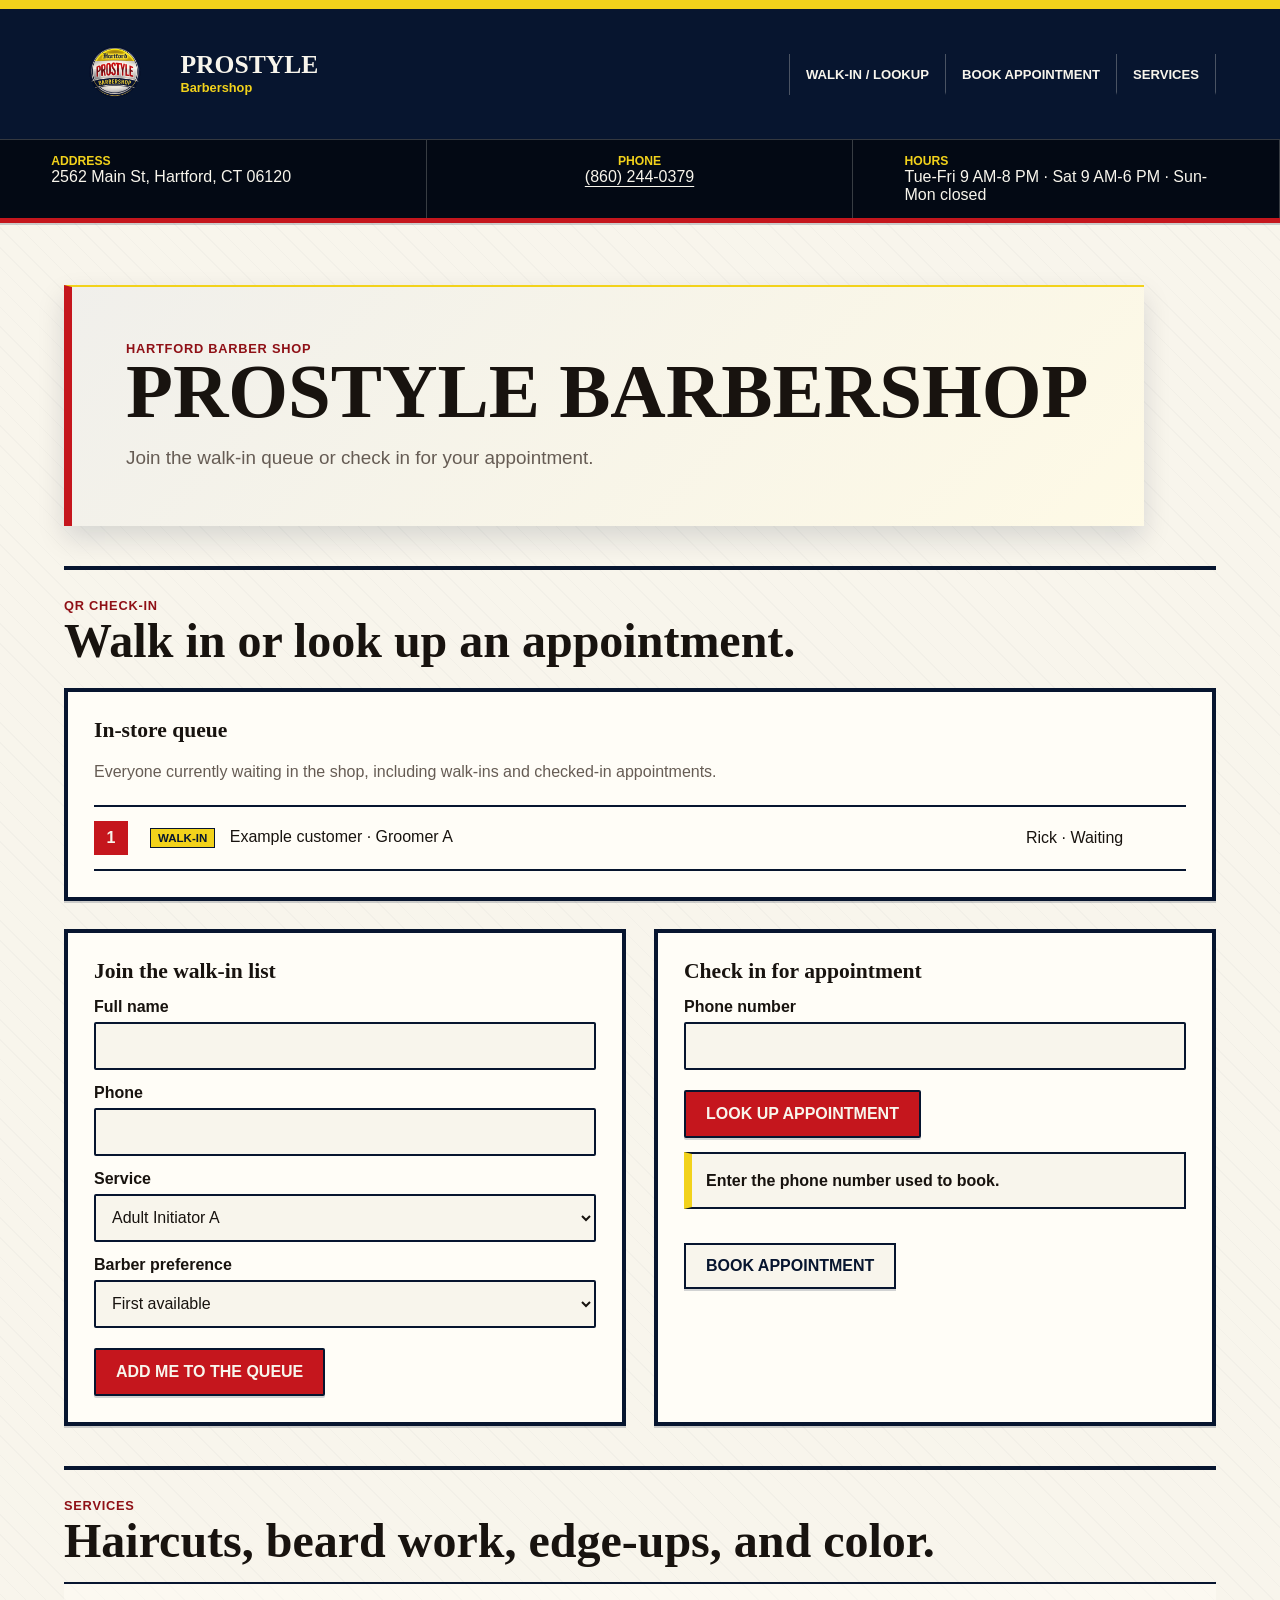
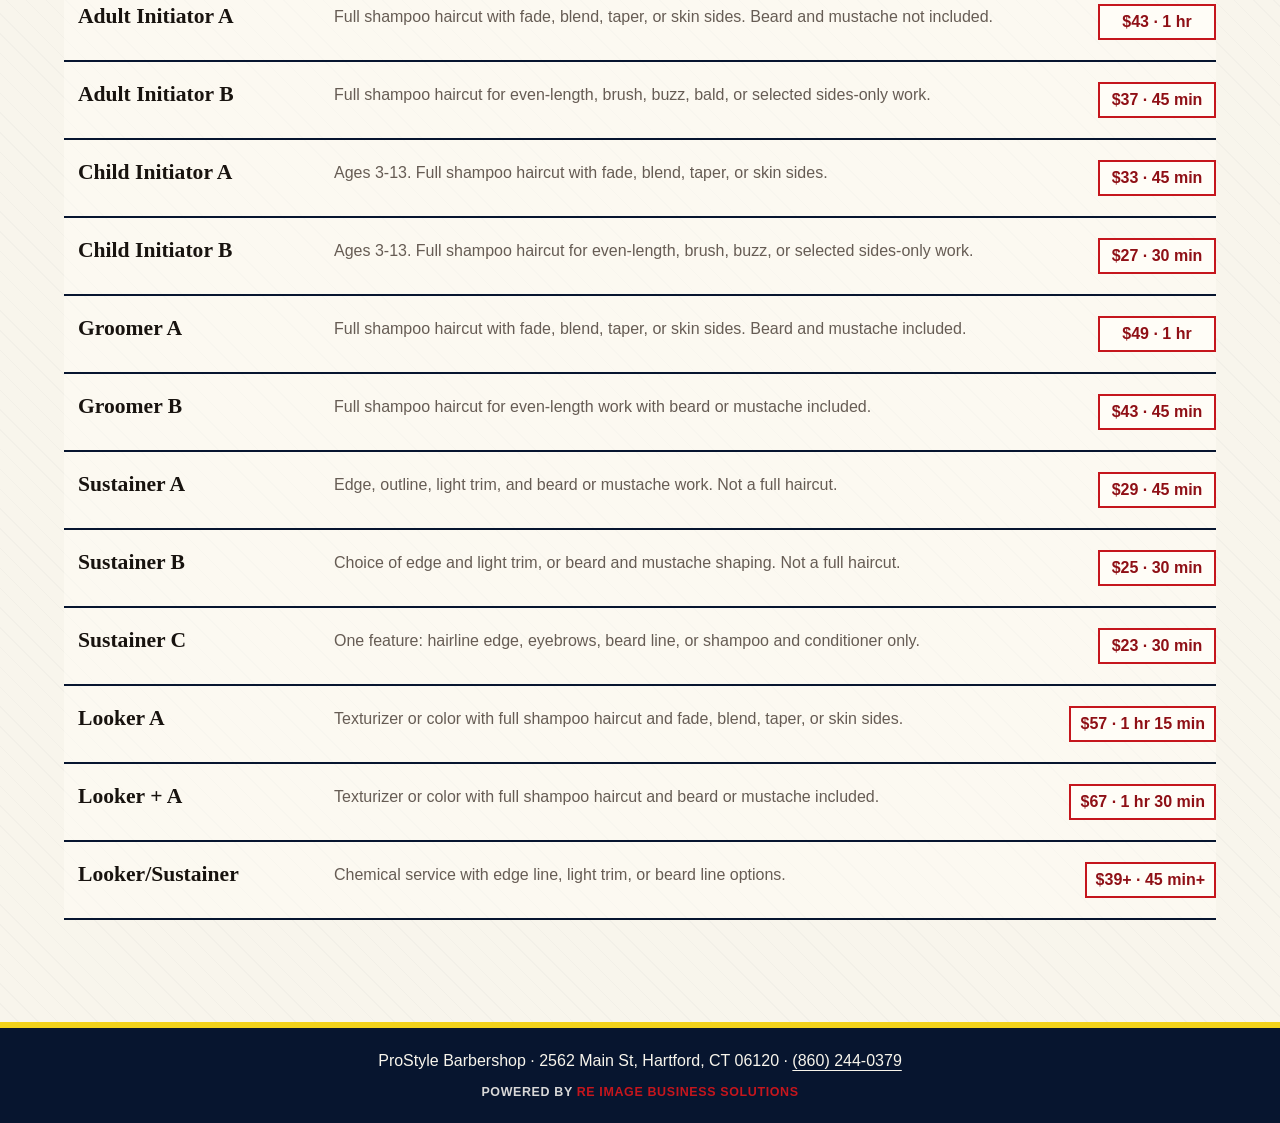
==== index.html @ e4a86580 "Add files via upload" ====
<!doctype html>
<html lang="en">
  <head>
    <meta charset="UTF-8" />
    <meta name="viewport" content="width=device-width, initial-scale=1.0" />
    <title>ProStyle Barbershop | Hartford</title>
    <meta name="description" content="ProStyle Barbershop in Hartford, CT. View services, join the walk-in queue, or look up an appointment." />
    <meta name="keywords" content="ProStyle Barbershop, Hartford barber, Main Street barber, walk-in barber Hartford, haircut appointment Hartford" />
    <meta property="og:title" content="ProStyle Barbershop" />
    <meta property="og:description" content="Walk-ins, appointment lookup, and barber services at 2562 Main St, Hartford, CT." />
    <meta property="og:type" content="website" />
    <meta property="og:image" content="./assets/logo.png" />
    <meta name="theme-color" content="#c5161d" />
    <link rel="icon" href="./assets/logo.png" />
    <script type="application/ld+json">
      {
        "@context": "https://schema.org",
        "@type": "Barbershop",
        "name": "ProStyle Barbershop",
        "image": "./assets/logo.png",
        "address": {
          "@type": "PostalAddress",
          "streetAddress": "2562 Main St",
          "addressLocality": "Hartford",
          "addressRegion": "CT",
          "postalCode": "06120"
        },
        "telephone": "+18602440379",
        "openingHoursSpecification": [
          { "@type": "OpeningHoursSpecification", "dayOfWeek": ["Tuesday", "Wednesday", "Thursday", "Friday"], "opens": "09:00", "closes": "20:00" },
          { "@type": "OpeningHoursSpecification", "dayOfWeek": "Saturday", "opens": "09:00", "closes": "18:00" }
        ],
        "priceRange": "$$"
      }
    </script>
    <link rel="stylesheet" href="./styles.css" />
  </head>
  <body>
    <header>
      <div class="masthead">
        <a class="brand" href="./index.html">
          <img src="./assets/logo.png" alt="ProStyle Barbershop logo" />
          <span>
            <strong>ProStyle</strong>
            <span>Barbershop</span>
          </span>
        </a>
        <nav aria-label="Main navigation">
          <a href="#checkin">Walk-In / Lookup</a>
          <a href="./appointment.html">Book Appointment</a>
          <a href="#menu">Services</a>
        </nav>
      </div>
      <div class="shop-line">
        <div><span>Address</span>2562 Main St, Hartford, CT 06120</div>
        <div><span>Phone</span><a href="tel:18602440379">(860) 244-0379</a></div>
        <div><span>Hours</span>Tue-Fri 9 AM-8 PM · Sat 9 AM-6 PM · Sun-Mon closed</div>
      </div>
    </header>

    <main>
      <section class="page-title">
        <div class="eyebrow">Hartford barber shop</div>
        <h1>ProStyle Barbershop</h1>
        <p>Join the walk-in queue or check in for your appointment.</p>
      </section>

      <section id="checkin" class="section">
        <div class="eyebrow">QR check-in</div>
        <h2>Walk in or look up an appointment.</h2>
        <section class="global-queue" id="queue" aria-live="polite">
          <div>
            <h3>In-store queue</h3>
            <p>Everyone currently waiting in the shop, including walk-ins and checked-in appointments.</p>
          </div>
          <div class="queue" id="global-queue">
            <div class="queue-row"><strong>1</strong><span>Example customer · Walk-in · Groomer A</span><span>Rick</span></div>
          </div>
        </section>
        <div class="checkin">
          <form class="box" id="walkin-form">
            <h3>Join the walk-in list</h3>
            <label for="walk-name">Full name</label>
            <input id="walk-name" name="name" autocomplete="name" required />

            <label for="walk-phone">Phone</label>
            <input id="walk-phone" name="phone" inputmode="tel" autocomplete="tel" required />

            <label for="walk-service">Service</label>
            <select id="walk-service" name="serviceId">
              <option value="adult-init-a">Adult Initiator A</option>
              <option value="adult-init-b">Adult Initiator B</option>
              <option value="groomer-a">Groomer A</option>
              <option value="groomer-b">Groomer B</option>
              <option value="sustainer-a">Sustainer A</option>
              <option value="sustainer-b">Sustainer B</option>
              <option value="looker-a">Looker A</option>
            </select>

            <label for="walk-barber">Barber preference</label>
            <select id="walk-barber" name="barberId">
              <option value="any">First available</option>
              <option value="rick">Rick</option>
              <option value="barber-2">Barber 2</option>
              <option value="barber-3">Barber 3</option>
            </select>

            <button type="submit">Add me to the queue</button>
          </form>

          <form class="box" id="lookup-form">
            <h3>Check in for appointment</h3>
            <label for="lookup-phone">Phone number</label>
            <input id="lookup-phone" name="phone" inputmode="tel" autocomplete="tel" required />
            <button type="submit">Look up appointment</button>
            <p class="message" id="lookup-result">Enter the phone number used to book.</p>
            <a class="button secondary" href="./appointment.html">Book appointment</a>
          </form>
        </div>
      </section>

      <section id="menu" class="section">
        <div class="eyebrow">Services</div>
        <h2>Haircuts, beard work, edge-ups, and color.</h2>
        <div class="menu-board">
          <article class="menu-item">
            <h3>Adult Initiator A</h3>
            <p>Full shampoo haircut with fade, blend, taper, or skin sides. Beard and mustache not included.</p>
            <strong class="price">$43 · 1 hr</strong>
          </article>
          <article class="menu-item">
            <h3>Adult Initiator B</h3>
            <p>Full shampoo haircut for even-length, brush, buzz, bald, or selected sides-only work.</p>
            <strong class="price">$37 · 45 min</strong>
          </article>
          <article class="menu-item">
            <h3>Child Initiator A</h3>
            <p>Ages 3-13. Full shampoo haircut with fade, blend, taper, or skin sides.</p>
            <strong class="price">$33 · 45 min</strong>
          </article>
          <article class="menu-item">
            <h3>Child Initiator B</h3>
            <p>Ages 3-13. Full shampoo haircut for even-length, brush, buzz, or selected sides-only work.</p>
            <strong class="price">$27 · 30 min</strong>
          </article>
          <article class="menu-item">
            <h3>Groomer A</h3>
            <p>Full shampoo haircut with fade, blend, taper, or skin sides. Beard and mustache included.</p>
            <strong class="price">$49 · 1 hr</strong>
          </article>
          <article class="menu-item">
            <h3>Groomer B</h3>
            <p>Full shampoo haircut for even-length work with beard or mustache included.</p>
            <strong class="price">$43 · 45 min</strong>
          </article>
          <article class="menu-item">
            <h3>Sustainer A</h3>
            <p>Edge, outline, light trim, and beard or mustache work. Not a full haircut.</p>
            <strong class="price">$29 · 45 min</strong>
          </article>
          <article class="menu-item">
            <h3>Sustainer B</h3>
            <p>Choice of edge and light trim, or beard and mustache shaping. Not a full haircut.</p>
            <strong class="price">$25 · 30 min</strong>
          </article>
          <article class="menu-item">
            <h3>Sustainer C</h3>
            <p>One feature: hairline edge, eyebrows, beard line, or shampoo and conditioner only.</p>
            <strong class="price">$23 · 30 min</strong>
          </article>
          <article class="menu-item">
            <h3>Looker A</h3>
            <p>Texturizer or color with full shampoo haircut and fade, blend, taper, or skin sides.</p>
            <strong class="price">$57 · 1 hr 15 min</strong>
          </article>
          <article class="menu-item">
            <h3>Looker + A</h3>
            <p>Texturizer or color with full shampoo haircut and beard or mustache included.</p>
            <strong class="price">$67 · 1 hr 30 min</strong>
          </article>
          <article class="menu-item">
            <h3>Looker/Sustainer</h3>
            <p>Chemical service with edge line, light trim, or beard line options.</p>
            <strong class="price">$39+ · 45 min+</strong>
          </article>
        </div>
      </section>
    </main>

    <footer>
      <p class="footer-line">ProStyle Barbershop · 2562 Main St, Hartford, CT 06120 · <a href="tel:18602440379">(860) 244-0379</a></p>
      <p class="powered-by">Powered by <a href="https://reimagebs.com">RE IMAGE BUSINESS SOLUTIONS</a></p>
    </footer>

    <script>
      const API_BASE = "http://127.0.0.1:8787/api";
      const serviceNames = {
        "adult-init-a": "Adult Initiator A",
        "adult-init-b": "Adult Initiator B",
        "child-init-a": "Child Initiator A",
        "child-init-b": "Child Initiator B",
        "groomer-a": "Groomer A",
        "groomer-b": "Groomer B",
        "sustainer-a": "Sustainer A",
        "sustainer-b": "Sustainer B",
        "sustainer-c": "Sustainer C",
        "looker-a": "Looker A",
        "looker-b": "Looker B",
        "looker-plus-a": "Looker + A",
        "looker-plus-b": "Looker + B",
        "looker-sustainer-a": "Looker+/Sustainer A",
        "looker-sustainer-b": "Looker/Sustainer B"
      };
      const barberNames = {
        any: "First available",
        rick: "Rick",
        "barber-2": "Barber 2",
        "barber-3": "Barber 3"
      };
      let queue = [{ name: "Example customer", serviceId: "groomer-a", barberId: "rick", status: "Waiting", type: "Walk-in", enteredAt: Date.now() }];

      function id(prefix) {
        return `${prefix}-${Date.now()}-${Math.random().toString(16).slice(2)}`;
      }

      function drawQueue() {
        const target = document.querySelector("#global-queue");
        if (!queue.length) {
          target.innerHTML = `<div class="queue-row"><span>No one is waiting right now.</span></div>`;
          return;
        }

        target.innerHTML = queue
          .map((item, index) => `<div class="queue-row">
            <strong>${index + 1}</strong>
            <span><b class="tag">${item.type}</b> ${item.name} · ${serviceNames[item.serviceId] || item.serviceId}</span>
            <span>${barberNames[item.barberId] || item.barberId} · ${item.status}</span>
          </div>`)
          .join("");
      }

      async function api(path, options) {
        const response = await fetch(`${API_BASE}${path}`, {
          headers: { "Content-Type": "application/json" },
          ...options
        });
        if (!response.ok) throw new Error(`API ${response.status}`);
        return response.json();
      }

      function combineQueue(state) {
        const walkins = (state.walkins || [])
          .filter((item) => item.status !== "Done")
          .map((item) => ({ ...item, type: "Walk-in", enteredAt: item.createdAt || 0 }));
        const appointments = (state.appointments || [])
          .filter((item) => ["Checked in", "In chair"].includes(item.status))
          .map((item) => ({ ...item, type: "Appointment", enteredAt: item.checkedInAt || item.createdAt || 0 }));
        return [...walkins, ...appointments].sort((a, b) => (a.enteredAt || 0) - (b.enteredAt || 0));
      }

      async function refreshQueue() {
        try {
          queue = combineQueue(await api("/state"));
        } catch {
          // Keep static preview queue when the backend is not running.
        }
        drawQueue();
      }

      document.querySelector("#walkin-form").addEventListener("submit", async (event) => {
        event.preventDefault();
        const form = new FormData(event.currentTarget);
        const walkin = {
          id: id("w"),
          name: form.get("name"),
          phone: form.get("phone"),
          serviceId: form.get("serviceId"),
          barberId: form.get("barberId"),
          status: "Waiting",
          createdAt: Date.now()
        };

        try {
          await api("/walkins", { method: "POST", body: JSON.stringify(walkin) });
          await refreshQueue();
        } catch {
          // Static fallback for opening the page without the admin backend running.
          queue.push({ ...walkin, type: "Walk-in", enteredAt: walkin.createdAt });
          drawQueue();
        }

        event.currentTarget.reset();
      });

      document.querySelector("#lookup-form").addEventListener("submit", async (event) => {
        event.preventDefault();
        const phone = new FormData(event.currentTarget).get("phone");
        const result = document.querySelector("#lookup-result");

        try {
          const appointments = await api(`/appointments/search?phone=${encodeURIComponent(phone)}`);
          if (!appointments.length) {
            result.textContent = "No appointment was found for that phone number.";
            return;
          }

          const appointment = appointments[0];
          await api(`/appointments/${appointment.id}/checkin`, { method: "PATCH" });
          result.textContent = `${appointment.name}, you are checked in for ${appointment.time}.`;
          await refreshQueue();
        } catch {
          result.textContent = "Start the admin backend to search appointments.";
        }
      });

      refreshQueue();
    </script>
  </body>
</html>
---- styles.css ----
:root {
  --navy: #07152f;
  --navy-dark: #030914;
  --red: #c5161d;
  --red-dark: #8f1016;
  --gold: #f2d21b;
  --cream: #f8f5ec;
  --cream-light: #fffdf7;
  --silver: #d8d8d8;
  --silver-dark: #767b83;
  --text: #18130f;
  --muted: #665c54;
  --line: #07152f;
  --line-soft: rgba(7, 21, 47, 0.2);
  --on-dark: #f8f5ec;
  --space-1: 6px;
  --space-2: 10px;
  --space-3: 14px;
  --space-4: 20px;
  --space-5: 28px;
  --space-6: 40px;
  --space-7: 58px;
  --radius: 2px;
  --border: 2px solid var(--line);
  --border-heavy: 4px solid var(--line);
  --shadow-sm: 0 2px 0 rgba(7, 21, 47, 0.18);
  --shadow: 0 12px 26px rgba(7, 21, 47, 0.14);
  --font-body: "Trebuchet MS", "Gill Sans", Arial, sans-serif;
  --font-display: Georgia, "Times New Roman", serif;
  font-family: var(--font-body);
}

* {
  box-sizing: border-box;
}

html {
  scroll-behavior: smooth;
}

body {
  margin: 0;
  background:
    repeating-linear-gradient(45deg, rgba(7, 21, 47, 0.025) 0 1px, transparent 1px 14px),
    var(--cream);
  color: var(--text);
}

a {
  color: inherit;
}

button,
input,
select,
textarea {
  font: inherit;
}

header {
  border-top: 9px solid var(--gold);
  border-bottom: 5px solid var(--red);
  background: var(--navy);
  color: var(--on-dark);
  box-shadow: var(--shadow-sm);
}

.masthead,
.appointment-header {
  display: flex;
  align-items: center;
  justify-content: space-between;
  gap: var(--space-5);
  padding: 14px clamp(16px, 5vw, 70px);
}

.brand {
  display: flex;
  align-items: center;
  gap: var(--space-3);
  color: inherit;
  text-decoration: none;
}

.brand img {
  width: clamp(76px, 8vw, 104px);
  height: clamp(76px, 8vw, 104px);
  object-fit: contain;
}

.brand strong,
h1,
h2,
h3 {
  margin: 0;
  font-family: var(--font-display);
  letter-spacing: 0;
}

.brand strong {
  display: block;
  color: var(--cream);
  font-size: clamp(1.25rem, 2vw, 1.85rem);
  line-height: 0.95;
  text-transform: uppercase;
}

.brand span span {
  display: block;
  color: var(--gold);
  font-size: clamp(0.76rem, 1vw, 0.95rem);
  font-weight: 900;
  line-height: 1.2;
  margin-top: 3px;
}

nav {
  display: flex;
  flex-wrap: wrap;
  justify-content: flex-end;
  gap: 0;
  border-left: 1px solid rgba(248, 245, 236, 0.28);
}

nav a {
  border-right: 1px solid rgba(248, 245, 236, 0.28);
  border-bottom: 3px solid transparent;
  padding: 13px 16px 10px;
  color: var(--cream);
  text-decoration: none;
  text-transform: uppercase;
  font-size: 0.82rem;
  font-weight: 900;
}

nav a:hover,
nav a:focus-visible {
  background: var(--red);
  border-bottom-color: var(--gold);
  color: var(--cream);
  outline: none;
}

.shop-line {
  display: flex;
  border-top: 1px solid rgba(248, 245, 236, 0.2);
  background: var(--navy-dark);
  color: var(--cream);
}

.shop-line div {
  flex: 1;
  padding: var(--space-3) clamp(16px, 4vw, 70px);
  border-right: 1px solid rgba(248, 245, 236, 0.22);
}

.shop-line div:nth-child(2) {
  text-align: center;
}

.shop-line span {
  display: block;
  color: var(--gold);
  font-size: 0.76rem;
  font-weight: 900;
  text-transform: uppercase;
}

.shop-line a,
footer a {
  color: var(--cream);
  text-decoration: underline;
  text-underline-offset: 4px;
}

main {
  padding: clamp(24px, 5vw, 62px) clamp(16px, 5vw, 70px);
}

.page-title {
  max-width: 1080px;
  margin-bottom: var(--space-6);
  border-left: 8px solid var(--red);
  border-top: 2px solid var(--gold);
  background:
    linear-gradient(135deg, rgba(7, 21, 47, 0.06), rgba(242, 210, 27, 0.08)),
    var(--cream-light);
  padding: clamp(24px, 5vw, 54px);
  box-shadow: var(--shadow);
}

.page-title p {
  max-width: 620px;
  margin: var(--space-3) 0 0;
  font-size: clamp(1rem, 1.5vw, 1.18rem);
}

.qr-landing {
  min-height: calc(100vh - 190px);
  display: flex;
  align-items: center;
}

.qr-panel {
  width: 100%;
  border-top: var(--border-heavy);
  border-bottom: var(--border-heavy);
  padding: clamp(28px, 6vw, 64px) 0;
}

.qr-actions {
  display: flex;
  flex-wrap: wrap;
  gap: var(--space-3);
  margin-top: var(--space-5);
}

.link-page {
  min-height: 100vh;
  background:
    repeating-linear-gradient(45deg, rgba(7, 21, 47, 0.025) 0 1px, transparent 1px 16px),
    var(--cream);
  color: var(--text);
}

.link-wrap {
  width: min(100%, 540px);
  margin: 0 auto;
  padding: clamp(50px, 9vh, 96px) 18px 42px;
  text-align: center;
  display: flex;
  flex-direction: column;
  align-items: center;
}

.link-logo {
  width: 168px;
  height: 168px;
  display: flex;
  align-items: center;
  justify-content: center;
  margin: 0 auto var(--space-5);
  background: var(--navy);
  border: 4px solid var(--gold);
  box-shadow: var(--shadow);
}

.link-logo img {
  width: 152px;
  height: 152px;
  object-fit: contain;
}

.link-title {
  margin: 0;
  color: var(--text);
  font-family: var(--font-display);
  font-size: clamp(3rem, 8vw, 5.1rem);
  line-height: 0.92;
  text-transform: uppercase;
}

.link-subtitle {
  margin: var(--space-2) 0 var(--space-5);
  color: var(--muted);
  font-size: 1.08rem;
  font-weight: 900;
}

.link-buttons {
  display: flex;
  flex-direction: column;
  align-items: stretch;
  gap: var(--space-3);
  width: min(100%, 420px);
  margin: 0 auto;
  border-left: 0;
}

.link-buttons .link-button {
  display: flex;
  align-items: center;
  justify-content: center;
  width: 100%;
  min-height: 58px;
  border: var(--border);
  background: var(--cream-light);
  color: var(--text);
  text-decoration: none;
  font-size: 1rem;
  font-weight: 900;
  text-transform: uppercase;
  padding: 12px 18px;
  box-shadow: var(--shadow-sm);
}

.link-buttons .link-button.primary {
  background: var(--red);
  color: var(--cream);
}

.link-buttons .link-button:hover,
.link-buttons .link-button:focus-visible {
  background: var(--navy);
  color: var(--cream);
  border-color: var(--navy);
  outline: none;
}

.link-meta {
  margin: var(--space-5) 0 0;
  color: var(--muted);
  font-weight: 900;
}

.link-powered {
  margin: var(--space-4) 0 0;
  color: var(--muted);
  font-weight: 900;
}

.link-powered a,
.powered-by a {
  color: var(--red);
  text-decoration: none;
  font-weight: 900;
}

.link-powered a:hover,
.powered-by a:hover {
  color: var(--gold);
}

.eyebrow {
  color: var(--red-dark);
  font-size: 0.8rem;
  font-weight: 900;
  letter-spacing: 0.06em;
  text-transform: uppercase;
}

h1 {
  color: var(--text);
  font-size: clamp(2.4rem, 6vw, 5.8rem);
  line-height: 0.94;
  text-transform: uppercase;
}

h2 {
  color: var(--text);
  font-size: clamp(1.7rem, 4vw, 3rem);
  margin-bottom: var(--space-3);
}

h3 {
  color: var(--text);
  font-size: 1.35rem;
}

p {
  color: var(--muted);
  line-height: 1.58;
}

.section {
  border-top: var(--border-heavy);
  padding: var(--space-5) 0 var(--space-6);
}

.menu-board {
  border-top: var(--border);
  background: rgba(255, 253, 247, 0.45);
}

.menu-item {
  display: grid;
  grid-template-columns: minmax(190px, 250px) minmax(0, 1fr) minmax(112px, auto);
  align-items: start;
  gap: var(--space-4);
  border-bottom: var(--border);
  padding: var(--space-4) 0;
}

.menu-item h3 {
  padding-left: var(--space-3);
}

.menu-item p {
  margin: 0;
}

.price {
  justify-self: end;
  min-width: 118px;
  border: 2px solid var(--red);
  background: var(--cream-light);
  color: var(--red-dark);
  font-weight: 900;
  text-align: center;
  padding: 7px 9px;
}

.checkin,
.booking {
  display: flex;
  flex-wrap: wrap;
  gap: var(--space-5);
}

.global-queue {
  border: var(--border-heavy);
  background: var(--cream-light);
  padding: clamp(18px, 3vw, 26px);
  margin: var(--space-4) 0 var(--space-5);
  box-shadow: var(--shadow-sm);
}

.global-queue h3,
.global-queue p {
  margin-bottom: var(--space-2);
}

.booking {
  margin-top: var(--space-5);
}

.box {
  flex: 1 1 360px;
  border: var(--border-heavy);
  background: var(--cream-light);
  padding: clamp(18px, 3vw, 26px);
  box-shadow: var(--shadow-sm);
}

label {
  display: block;
  margin: var(--space-3) 0 var(--space-1);
  color: var(--text);
  font-weight: 900;
}

input,
select,
textarea,
button {
  width: 100%;
  min-height: 48px;
  border: var(--border);
  border-radius: var(--radius);
  background: var(--cream);
  color: var(--text);
  padding: 11px 12px;
}

input:focus,
select:focus,
textarea:focus,
button:focus-visible,
.button:focus-visible {
  border-color: var(--red);
  outline: 3px solid rgba(242, 210, 27, 0.55);
  outline-offset: 2px;
}

textarea {
  min-height: 96px;
  resize: vertical;
}

button,
.button {
  display: inline-flex;
  align-items: center;
  justify-content: center;
  width: auto;
  margin-top: var(--space-4);
  background: var(--red);
  color: var(--cream);
  border: var(--border);
  padding: 12px 20px;
  text-decoration: none;
  text-transform: uppercase;
  font-weight: 900;
  cursor: pointer;
  box-shadow: var(--shadow-sm);
}

button:hover,
.button:hover {
  background: var(--navy);
  color: var(--cream);
  border-color: var(--navy);
}

.button.secondary {
  background: var(--cream);
  color: var(--navy);
  border-color: var(--navy);
}

.button.secondary:hover {
  background: var(--red-dark);
  color: var(--cream);
  border-color: var(--red-dark);
}

.queue {
  margin-top: var(--space-4);
  border-top: var(--border);
}

.queue-row {
  display: grid;
  grid-template-columns: 42px minmax(0, 1fr) minmax(160px, auto);
  align-items: center;
  gap: var(--space-3);
  border-bottom: var(--border);
  padding: var(--space-3) 0;
}

.queue-row strong:first-child {
  display: inline-flex;
  align-items: center;
  justify-content: center;
  width: 34px;
  height: 34px;
  background: var(--red);
  color: var(--cream);
}

.tag {
  display: inline-block;
  margin-right: var(--space-2);
  border: 1px solid var(--line);
  background: var(--gold);
  color: var(--navy);
  padding: 3px 7px;
  text-transform: uppercase;
  font-size: 0.72rem;
  font-weight: 900;
}

.calendar,
.times {
  display: grid;
  grid-template-columns: repeat(auto-fit, minmax(120px, 1fr));
  gap: var(--space-2);
  margin: var(--space-3) 0 var(--space-4);
}

.day,
.time {
  margin: 0;
  min-height: 54px;
  background: var(--cream);
  color: var(--navy);
  font-weight: 900;
  text-transform: uppercase;
}

.day {
  min-height: 76px;
}

.day small {
  display: block;
  margin-top: var(--space-1);
  color: var(--muted);
  font-size: 0.78rem;
}

.day[disabled] {
  opacity: 0.46;
  cursor: not-allowed;
}

.day[disabled]:hover {
  background: var(--cream);
  color: var(--navy);
  border-color: var(--line);
}

.active {
  background: var(--red);
  color: var(--cream);
}

.active small {
  color: var(--cream);
}

.notice,
.message {
  border: var(--border);
  border-left: 8px solid var(--gold);
  background: var(--cream);
  padding: var(--space-3);
  margin: var(--space-3) 0;
  color: var(--text);
  font-weight: 900;
}

footer {
  background: var(--navy);
  color: var(--cream);
  border-top: 6px solid var(--gold);
  padding: var(--space-4) clamp(16px, 5vw, 70px);
  text-align: center;
}

.footer-line {
  margin: 0 0 var(--space-2);
  color: var(--cream);
}

.powered-by {
  margin: 0;
  color: var(--silver);
  font-size: 0.78rem;
  font-weight: 900;
  letter-spacing: 0.05em;
  text-transform: uppercase;
}

@media (max-width: 860px) {
  .masthead,
  .appointment-header {
    display: block;
  }

  .brand {
    justify-content: center;
    text-align: left;
  }

  nav {
    margin-top: var(--space-3);
    border-left: 0;
  }

  nav a {
    flex: 1 1 33%;
    border: var(--border);
    border-color: rgba(248, 245, 236, 0.35);
    text-align: center;
  }

  .shop-line {
    display: block;
  }

  .shop-line div,
  .shop-line div:nth-child(2) {
    border-right: 0;
    border-bottom: 1px solid rgba(248, 245, 236, 0.22);
    text-align: left;
  }

  .page-title {
    padding: var(--space-5);
  }

  .menu-item {
    grid-template-columns: 1fr;
    gap: var(--space-2);
  }

  .menu-item h3 {
    padding-left: 0;
  }

  .price {
    justify-self: start;
  }

  button,
  .button {
    width: 100%;
  }

  .qr-actions {
    display: block;
  }

  .queue-row {
    grid-template-columns: 36px minmax(0, 1fr);
  }

  .queue-row span:last-child {
    grid-column: 2;
  }
}

@media (max-width: 540px) {
  main {
    padding: 22px 14px;
  }

  .masthead,
  .appointment-header {
    padding-inline: 14px;
  }

  .brand img {
    width: 74px;
    height: 74px;
  }

  .brand strong {
    font-size: 1.18rem;
  }

  nav a {
    flex-basis: 100%;
    padding: 12px;
  }

  h1 {
    font-size: 2.35rem;
  }

  h2 {
    font-size: 1.65rem;
  }

  .page-title,
  .box,
  .global-queue {
    padding: 16px;
  }

  .calendar,
  .times {
    grid-template-columns: 1fr;
  }

  .link-wrap {
    padding-top: 42px;
  }

  .link-logo {
    width: 138px;
    height: 138px;
  }

  .link-logo img {
    width: 126px;
    height: 126px;
  }

  .link-buttons {
    width: 100%;
  }

  .link-buttons .link-button {
    min-height: 56px;
  }
}
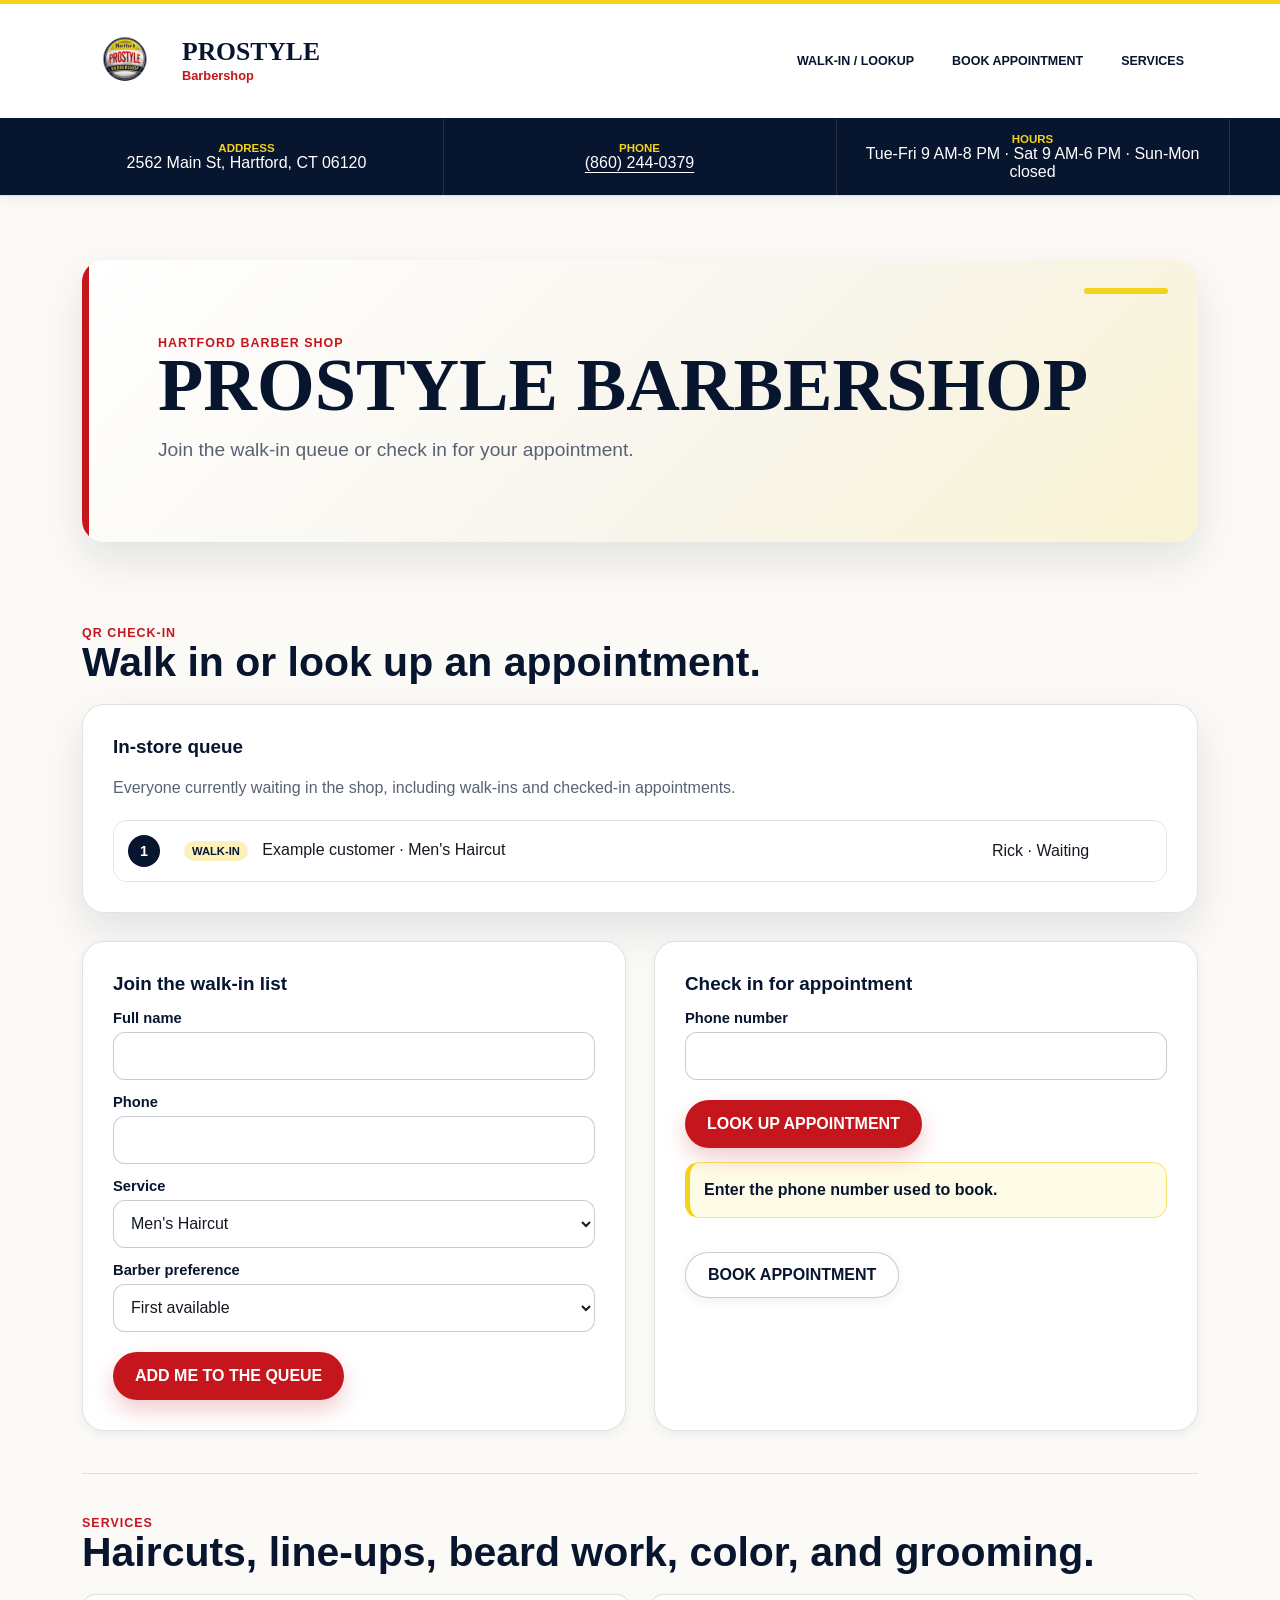
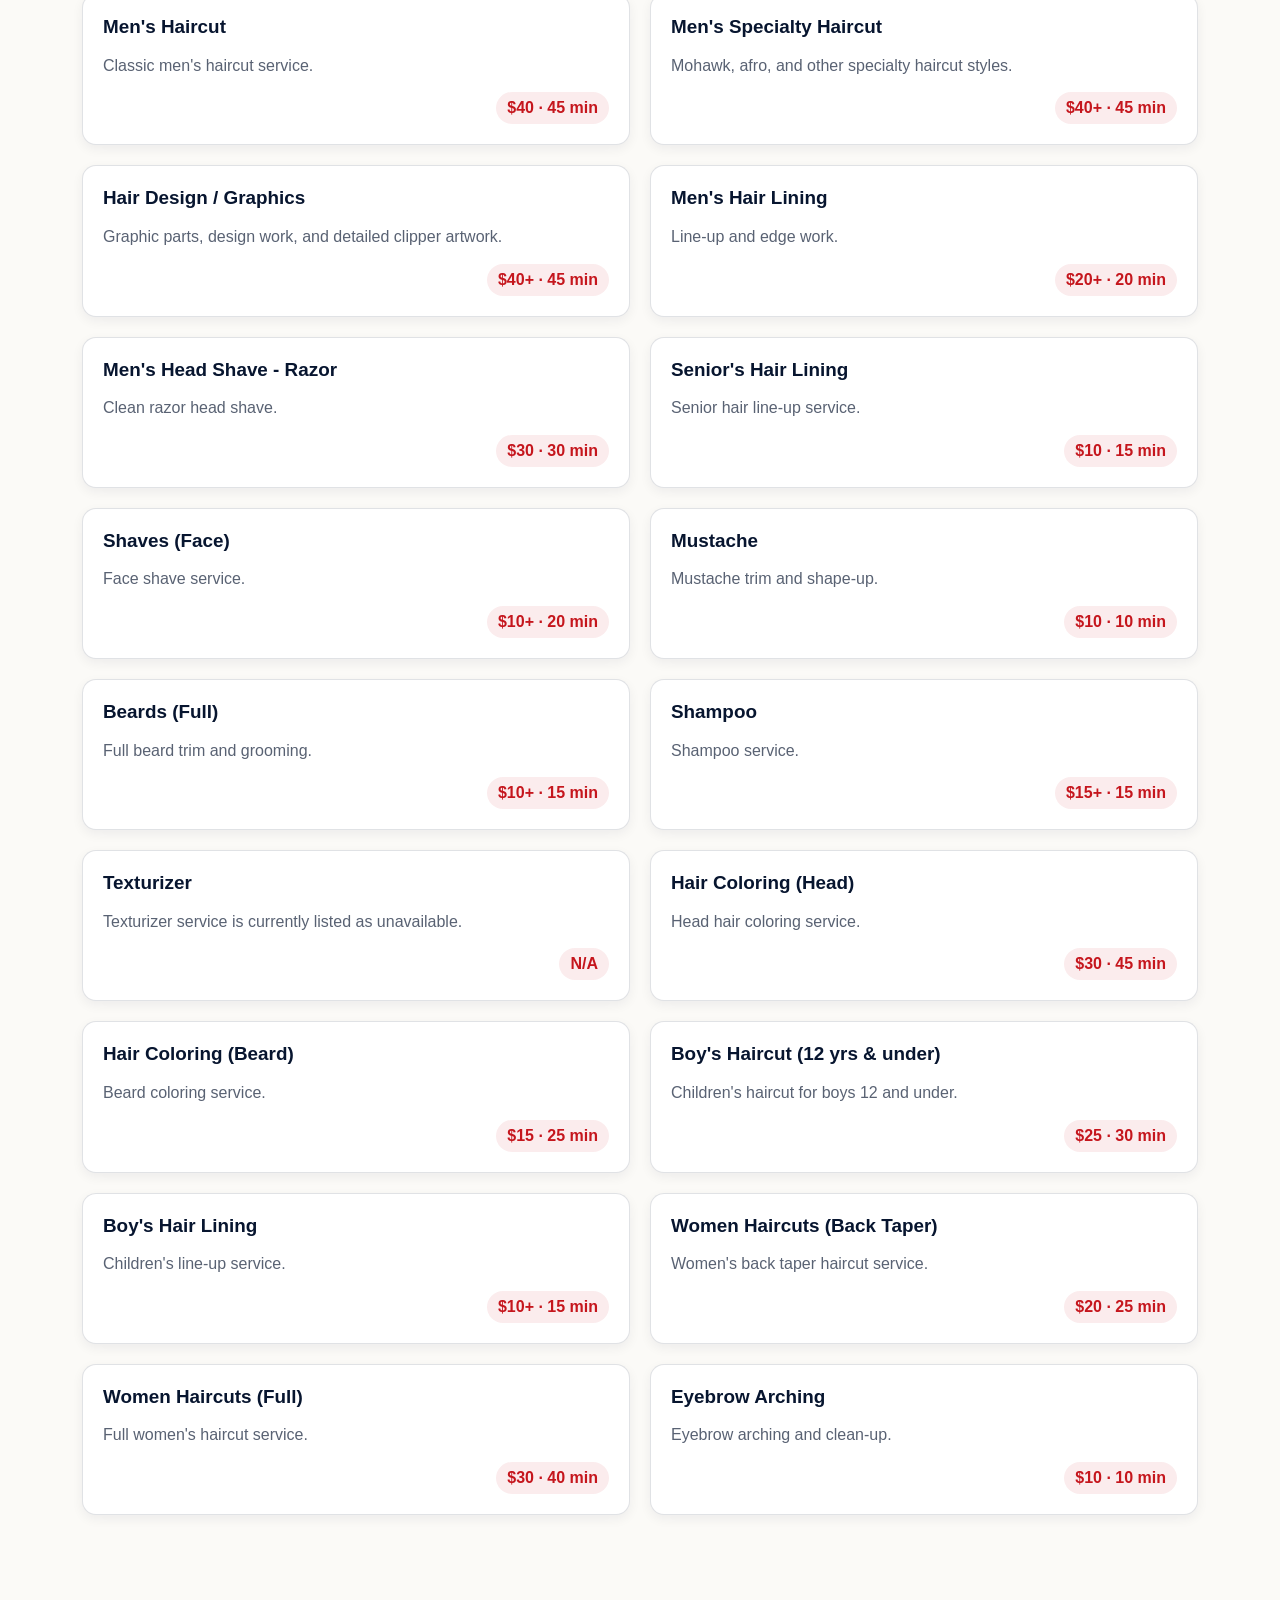
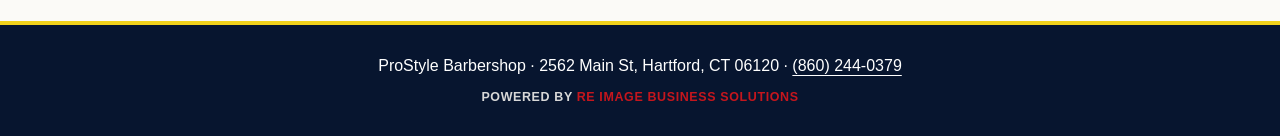
==== commit 66cf1373: "Add files via upload" ====
--- a/index.html
+++ b/index.html
@@ -74,7 +74,7 @@
             <p>Everyone currently waiting in the shop, including walk-ins and checked-in appointments.</p>
           </div>
           <div class="queue" id="global-queue">
-            <div class="queue-row"><strong>1</strong><span>Example customer · Walk-in · Groomer A</span><span>Rick</span></div>
+            <div class="queue-row"><strong>1</strong><span>Example customer · Walk-in · Men's Haircut</span><span>Rick</span></div>
           </div>
         </section>
         <div class="checkin">
@@ -88,13 +88,23 @@
 
             <label for="walk-service">Service</label>
             <select id="walk-service" name="serviceId">
-              <option value="adult-init-a">Adult Initiator A</option>
-              <option value="adult-init-b">Adult Initiator B</option>
-              <option value="groomer-a">Groomer A</option>
-              <option value="groomer-b">Groomer B</option>
-              <option value="sustainer-a">Sustainer A</option>
-              <option value="sustainer-b">Sustainer B</option>
-              <option value="looker-a">Looker A</option>
+              <option value="mens-haircut">Men's Haircut</option>
+              <option value="mens-specialty">Men's Specialty Haircut</option>
+              <option value="hair-design">Hair Design / Graphics</option>
+              <option value="mens-lining">Men's Hair Lining</option>
+              <option value="head-shave-razor">Men's Head Shave - Razor</option>
+              <option value="senior-lining">Senior's Hair Lining</option>
+              <option value="face-shave">Shaves (Face)</option>
+              <option value="mustache">Mustache</option>
+              <option value="beard-full">Beards (Full)</option>
+              <option value="shampoo">Shampoo</option>
+              <option value="hair-color-head">Hair Coloring (Head)</option>
+              <option value="hair-color-beard">Hair Coloring (Beard)</option>
+              <option value="boys-haircut">Boy's Haircut (12 yrs & under)</option>
+              <option value="boys-lining">Boy's Hair Lining</option>
+              <option value="women-back-taper">Women Haircuts (Back Taper)</option>
+              <option value="women-full">Women Haircuts (Full)</option>
+              <option value="eyebrow-arching">Eyebrow Arching</option>
             </select>
 
             <label for="walk-barber">Barber preference</label>
@@ -121,67 +131,97 @@
 
       <section id="menu" class="section">
         <div class="eyebrow">Services</div>
-        <h2>Haircuts, beard work, edge-ups, and color.</h2>
+        <h2>Haircuts, line-ups, beard work, color, and grooming.</h2>
         <div class="menu-board">
           <article class="menu-item">
-            <h3>Adult Initiator A</h3>
-            <p>Full shampoo haircut with fade, blend, taper, or skin sides. Beard and mustache not included.</p>
-            <strong class="price">$43 · 1 hr</strong>
-          </article>
-          <article class="menu-item">
-            <h3>Adult Initiator B</h3>
-            <p>Full shampoo haircut for even-length, brush, buzz, bald, or selected sides-only work.</p>
-            <strong class="price">$37 · 45 min</strong>
-          </article>
-          <article class="menu-item">
-            <h3>Child Initiator A</h3>
-            <p>Ages 3-13. Full shampoo haircut with fade, blend, taper, or skin sides.</p>
-            <strong class="price">$33 · 45 min</strong>
-          </article>
-          <article class="menu-item">
-            <h3>Child Initiator B</h3>
-            <p>Ages 3-13. Full shampoo haircut for even-length, brush, buzz, or selected sides-only work.</p>
-            <strong class="price">$27 · 30 min</strong>
-          </article>
-          <article class="menu-item">
-            <h3>Groomer A</h3>
-            <p>Full shampoo haircut with fade, blend, taper, or skin sides. Beard and mustache included.</p>
-            <strong class="price">$49 · 1 hr</strong>
-          </article>
-          <article class="menu-item">
-            <h3>Groomer B</h3>
-            <p>Full shampoo haircut for even-length work with beard or mustache included.</p>
-            <strong class="price">$43 · 45 min</strong>
-          </article>
-          <article class="menu-item">
-            <h3>Sustainer A</h3>
-            <p>Edge, outline, light trim, and beard or mustache work. Not a full haircut.</p>
-            <strong class="price">$29 · 45 min</strong>
-          </article>
-          <article class="menu-item">
-            <h3>Sustainer B</h3>
-            <p>Choice of edge and light trim, or beard and mustache shaping. Not a full haircut.</p>
+            <h3>Men's Haircut</h3>
+            <p>Classic men's haircut service.</p>
+            <strong class="price">$40 · 45 min</strong>
+          </article>
+          <article class="menu-item">
+            <h3>Men's Specialty Haircut</h3>
+            <p>Mohawk, afro, and other specialty haircut styles.</p>
+            <strong class="price">$40+ · 45 min</strong>
+          </article>
+          <article class="menu-item">
+            <h3>Hair Design / Graphics</h3>
+            <p>Graphic parts, design work, and detailed clipper artwork.</p>
+            <strong class="price">$40+ · 45 min</strong>
+          </article>
+          <article class="menu-item">
+            <h3>Men's Hair Lining</h3>
+            <p>Line-up and edge work.</p>
+            <strong class="price">$20+ · 20 min</strong>
+          </article>
+          <article class="menu-item">
+            <h3>Men's Head Shave - Razor</h3>
+            <p>Clean razor head shave.</p>
+            <strong class="price">$30 · 30 min</strong>
+          </article>
+          <article class="menu-item">
+            <h3>Senior's Hair Lining</h3>
+            <p>Senior hair line-up service.</p>
+            <strong class="price">$10 · 15 min</strong>
+          </article>
+          <article class="menu-item">
+            <h3>Shaves (Face)</h3>
+            <p>Face shave service.</p>
+            <strong class="price">$10+ · 20 min</strong>
+          </article>
+          <article class="menu-item">
+            <h3>Mustache</h3>
+            <p>Mustache trim and shape-up.</p>
+            <strong class="price">$10 · 10 min</strong>
+          </article>
+          <article class="menu-item">
+            <h3>Beards (Full)</h3>
+            <p>Full beard trim and grooming.</p>
+            <strong class="price">$10+ · 15 min</strong>
+          </article>
+          <article class="menu-item">
+            <h3>Shampoo</h3>
+            <p>Shampoo service.</p>
+            <strong class="price">$15+ · 15 min</strong>
+          </article>
+          <article class="menu-item">
+            <h3>Texturizer</h3>
+            <p>Texturizer service is currently listed as unavailable.</p>
+            <strong class="price">N/A</strong>
+          </article>
+          <article class="menu-item">
+            <h3>Hair Coloring (Head)</h3>
+            <p>Head hair coloring service.</p>
+            <strong class="price">$30 · 45 min</strong>
+          </article>
+          <article class="menu-item">
+            <h3>Hair Coloring (Beard)</h3>
+            <p>Beard coloring service.</p>
+            <strong class="price">$15 · 25 min</strong>
+          </article>
+          <article class="menu-item">
+            <h3>Boy's Haircut (12 yrs & under)</h3>
+            <p>Children's haircut for boys 12 and under.</p>
             <strong class="price">$25 · 30 min</strong>
           </article>
           <article class="menu-item">
-            <h3>Sustainer C</h3>
-            <p>One feature: hairline edge, eyebrows, beard line, or shampoo and conditioner only.</p>
-            <strong class="price">$23 · 30 min</strong>
-          </article>
-          <article class="menu-item">
-            <h3>Looker A</h3>
-            <p>Texturizer or color with full shampoo haircut and fade, blend, taper, or skin sides.</p>
-            <strong class="price">$57 · 1 hr 15 min</strong>
-          </article>
-          <article class="menu-item">
-            <h3>Looker + A</h3>
-            <p>Texturizer or color with full shampoo haircut and beard or mustache included.</p>
-            <strong class="price">$67 · 1 hr 30 min</strong>
-          </article>
-          <article class="menu-item">
-            <h3>Looker/Sustainer</h3>
-            <p>Chemical service with edge line, light trim, or beard line options.</p>
-            <strong class="price">$39+ · 45 min+</strong>
+            <h3>Boy's Hair Lining</h3>
+            <p>Children's line-up service.</p>
+            <strong class="price">$10+ · 15 min</strong>
+          </article>
+          <article class="menu-item">
+            <h3>Women Haircuts (Back Taper)</h3>
+            <p>Women's back taper haircut service.</p>
+            <strong class="price">$20 · 25 min</strong>
+          </article>
+          <article class="menu-item">
+            <h3>Women Haircuts (Full)</h3>
+            <p>Full women's haircut service.</p>
+            <strong class="price">$30 · 40 min</strong>
+          </article>
+          <article class="menu-item">
+            <h3>Eyebrow Arching</h3>
+            <p>Eyebrow arching and clean-up.</p>
+            <strong class="price">$10 · 10 min</strong>
           </article>
         </div>
       </section>
@@ -195,21 +235,26 @@
     <script>
       const API_BASE = "http://127.0.0.1:8787/api";
       const serviceNames = {
-        "adult-init-a": "Adult Initiator A",
-        "adult-init-b": "Adult Initiator B",
-        "child-init-a": "Child Initiator A",
-        "child-init-b": "Child Initiator B",
-        "groomer-a": "Groomer A",
-        "groomer-b": "Groomer B",
-        "sustainer-a": "Sustainer A",
-        "sustainer-b": "Sustainer B",
-        "sustainer-c": "Sustainer C",
-        "looker-a": "Looker A",
-        "looker-b": "Looker B",
-        "looker-plus-a": "Looker + A",
-        "looker-plus-b": "Looker + B",
-        "looker-sustainer-a": "Looker+/Sustainer A",
-        "looker-sustainer-b": "Looker/Sustainer B"
+        "mens-haircut": "Men's Haircut",
+        "mens-specialty": "Men's Specialty Haircut",
+        "hair-design": "Hair Design / Graphics",
+        "mens-lining": "Men's Hair Lining",
+        "head-shave-razor": "Men's Head Shave - Razor",
+        "senior-lining": "Senior's Hair Lining",
+        "face-shave": "Shaves (Face)",
+        "mustache": "Mustache",
+        "beard-full": "Beards (Full)",
+        "shampoo": "Shampoo",
+        "texturizer": "Texturizer",
+        "hair-color-head": "Hair Coloring (Head)",
+        "hair-color-beard": "Hair Coloring (Beard)",
+        "boys-haircut": "Boy's Haircut (12 yrs & under)",
+        "boys-lining": "Boy's Hair Lining",
+        "women-back-taper": "Women Haircuts (Back Taper)",
+        "women-full": "Women Haircuts (Full)",
+        "eyebrow-arching": "Eyebrow Arching",
+        "adult-init-a": "Men's Haircut",
+        "groomer-b": "Men's Haircut"
       };
       const barberNames = {
         any: "First available",
@@ -217,7 +262,7 @@
         "barber-2": "Barber 2",
         "barber-3": "Barber 3"
       };
-      let queue = [{ name: "Example customer", serviceId: "groomer-a", barberId: "rick", status: "Waiting", type: "Walk-in", enteredAt: Date.now() }];
+      let queue = [{ name: "Example customer", serviceId: "mens-haircut", barberId: "rick", status: "Waiting", type: "Walk-in", enteredAt: Date.now() }];
 
       function id(prefix) {
         return `${prefix}-${Date.now()}-${Math.random().toString(16).slice(2)}`;
--- a/styles.css
+++ b/styles.css
@@ -1,31 +1,34 @@
 :root {
   --navy: #07152f;
-  --navy-dark: #030914;
+  --navy-2: #0c2148;
   --red: #c5161d;
-  --red-dark: #8f1016;
+  --red-dark: #961016;
   --gold: #f2d21b;
   --cream: #f8f5ec;
-  --cream-light: #fffdf7;
+  --white: #ffffff;
   --silver: #d8d8d8;
-  --silver-dark: #767b83;
-  --text: #18130f;
-  --muted: #665c54;
-  --line: #07152f;
-  --line-soft: rgba(7, 21, 47, 0.2);
-  --on-dark: #f8f5ec;
+  --gray-50: #fbfaf7;
+  --gray-100: #f2f0ea;
+  --gray-200: #e7e4dc;
+  --gray-500: #69717c;
+  --text: #141a23;
+  --muted: #596273;
+  --line: rgba(7, 21, 47, 0.12);
+  --line-strong: rgba(7, 21, 47, 0.22);
   --space-1: 6px;
   --space-2: 10px;
   --space-3: 14px;
   --space-4: 20px;
   --space-5: 28px;
-  --space-6: 40px;
-  --space-7: 58px;
-  --radius: 2px;
-  --border: 2px solid var(--line);
-  --border-heavy: 4px solid var(--line);
-  --shadow-sm: 0 2px 0 rgba(7, 21, 47, 0.18);
-  --shadow: 0 12px 26px rgba(7, 21, 47, 0.14);
-  --font-body: "Trebuchet MS", "Gill Sans", Arial, sans-serif;
+  --space-6: 42px;
+  --space-7: 64px;
+  --radius-sm: 8px;
+  --radius: 14px;
+  --radius-lg: 22px;
+  --shadow-sm: 0 4px 12px rgba(7, 21, 47, 0.06);
+  --shadow: 0 18px 42px rgba(7, 21, 47, 0.1);
+  --shadow-strong: 0 24px 60px rgba(7, 21, 47, 0.14);
+  --font-body: Inter, "Trebuchet MS", Arial, sans-serif;
   --font-display: Georgia, "Times New Roman", serif;
   font-family: var(--font-body);
 }
@@ -40,9 +43,7 @@
 
 body {
   margin: 0;
-  background:
-    repeating-linear-gradient(45deg, rgba(7, 21, 47, 0.025) 0 1px, transparent 1px 14px),
-    var(--cream);
+  background: var(--gray-50);
   color: var(--text);
 }
 
@@ -58,11 +59,14 @@
 }
 
 header {
-  border-top: 9px solid var(--gold);
-  border-bottom: 5px solid var(--red);
-  background: var(--navy);
-  color: var(--on-dark);
+  position: sticky;
+  top: 0;
+  z-index: 10;
+  background: rgba(255, 255, 255, 0.96);
+  border-top: 4px solid var(--gold);
+  border-bottom: 1px solid var(--line);
   box-shadow: var(--shadow-sm);
+  backdrop-filter: blur(12px);
 }
 
 .masthead,
@@ -71,20 +75,22 @@
   align-items: center;
   justify-content: space-between;
   gap: var(--space-5);
-  padding: 14px clamp(16px, 5vw, 70px);
+  max-width: 1180px;
+  margin: 0 auto;
+  padding: 14px clamp(16px, 4vw, 32px);
 }
 
 .brand {
   display: flex;
   align-items: center;
   gap: var(--space-3);
-  color: inherit;
+  color: var(--navy);
   text-decoration: none;
 }
 
 .brand img {
-  width: clamp(76px, 8vw, 104px);
-  height: clamp(76px, 8vw, 104px);
+  width: clamp(62px, 7vw, 86px);
+  height: clamp(62px, 7vw, 86px);
   object-fit: contain;
 }
 
@@ -93,23 +99,23 @@
 h2,
 h3 {
   margin: 0;
-  font-family: var(--font-display);
   letter-spacing: 0;
 }
 
 .brand strong {
   display: block;
-  color: var(--cream);
-  font-size: clamp(1.25rem, 2vw, 1.85rem);
-  line-height: 0.95;
+  color: var(--navy);
+  font-family: var(--font-display);
+  font-size: clamp(1.15rem, 2vw, 1.7rem);
+  line-height: 1;
   text-transform: uppercase;
 }
 
 .brand span span {
   display: block;
-  color: var(--gold);
-  font-size: clamp(0.76rem, 1vw, 0.95rem);
-  font-weight: 900;
+  color: var(--red);
+  font-size: clamp(0.76rem, 1vw, 0.92rem);
+  font-weight: 800;
   line-height: 1.2;
   margin-top: 3px;
 }
@@ -118,40 +124,45 @@
   display: flex;
   flex-wrap: wrap;
   justify-content: flex-end;
-  gap: 0;
-  border-left: 1px solid rgba(248, 245, 236, 0.28);
+  gap: var(--space-2);
 }
 
 nav a {
-  border-right: 1px solid rgba(248, 245, 236, 0.28);
-  border-bottom: 3px solid transparent;
-  padding: 13px 16px 10px;
-  color: var(--cream);
+  border-radius: 999px;
+  color: var(--navy);
+  padding: 10px 14px;
   text-decoration: none;
   text-transform: uppercase;
-  font-size: 0.82rem;
+  font-size: 0.78rem;
   font-weight: 900;
 }
 
 nav a:hover,
 nav a:focus-visible {
-  background: var(--red);
-  border-bottom-color: var(--gold);
-  color: var(--cream);
+  background: var(--navy);
+  color: var(--white);
   outline: none;
 }
 
 .shop-line {
   display: flex;
-  border-top: 1px solid rgba(248, 245, 236, 0.2);
-  background: var(--navy-dark);
-  color: var(--cream);
+  justify-content: center;
+  border-top: 1px solid var(--line);
+  background: var(--navy);
+  color: var(--white);
 }
 
 .shop-line div {
+  display: flex;
+  min-height: 76px;
+  flex-direction: column;
+  align-items: center;
+  justify-content: center;
   flex: 1;
-  padding: var(--space-3) clamp(16px, 4vw, 70px);
-  border-right: 1px solid rgba(248, 245, 236, 0.22);
+  max-width: 393px;
+  padding: 12px clamp(16px, 3vw, 28px);
+  border-right: 1px solid rgba(255, 255, 255, 0.12);
+  text-align: center;
 }
 
 .shop-line div:nth-child(2) {
@@ -161,38 +172,57 @@
 .shop-line span {
   display: block;
   color: var(--gold);
-  font-size: 0.76rem;
+  font-size: 0.72rem;
   font-weight: 900;
   text-transform: uppercase;
 }
 
 .shop-line a,
 footer a {
-  color: var(--cream);
+  color: inherit;
   text-decoration: underline;
   text-underline-offset: 4px;
 }
 
 main {
-  padding: clamp(24px, 5vw, 62px) clamp(16px, 5vw, 70px);
+  max-width: 1180px;
+  margin: 0 auto;
+  padding: clamp(28px, 5vw, 68px) clamp(16px, 4vw, 32px);
 }
 
 .page-title {
-  max-width: 1080px;
+  position: relative;
+  overflow: hidden;
   margin-bottom: var(--space-6);
-  border-left: 8px solid var(--red);
-  border-top: 2px solid var(--gold);
-  background:
-    linear-gradient(135deg, rgba(7, 21, 47, 0.06), rgba(242, 210, 27, 0.08)),
-    var(--cream-light);
-  padding: clamp(24px, 5vw, 54px);
+  border-radius: var(--radius-lg);
+  background: linear-gradient(135deg, var(--white) 0%, var(--cream) 58%, rgba(242, 210, 27, 0.16) 100%);
+  padding: clamp(34px, 6vw, 76px);
   box-shadow: var(--shadow);
+}
+
+.page-title::before {
+  content: "";
+  position: absolute;
+  inset: 0 auto 0 0;
+  width: 7px;
+  background: var(--red);
+}
+
+.page-title::after {
+  content: "";
+  position: absolute;
+  top: 28px;
+  right: 30px;
+  width: 84px;
+  height: 6px;
+  border-radius: 999px;
+  background: var(--gold);
 }
 
 .page-title p {
   max-width: 620px;
   margin: var(--space-3) 0 0;
-  font-size: clamp(1rem, 1.5vw, 1.18rem);
+  font-size: clamp(1.05rem, 1.5vw, 1.22rem);
 }
 
 .qr-landing {
@@ -203,9 +233,10 @@
 
 .qr-panel {
   width: 100%;
-  border-top: var(--border-heavy);
-  border-bottom: var(--border-heavy);
-  padding: clamp(28px, 6vw, 64px) 0;
+  border-radius: var(--radius-lg);
+  background: var(--white);
+  padding: clamp(28px, 6vw, 64px);
+  box-shadow: var(--shadow);
 }
 
 .qr-actions {
@@ -217,16 +248,14 @@
 
 .link-page {
   min-height: 100vh;
-  background:
-    repeating-linear-gradient(45deg, rgba(7, 21, 47, 0.025) 0 1px, transparent 1px 16px),
-    var(--cream);
+  background: linear-gradient(180deg, var(--white), var(--gray-100));
   color: var(--text);
 }
 
 .link-wrap {
-  width: min(100%, 540px);
+  width: min(100%, 520px);
   margin: 0 auto;
-  padding: clamp(50px, 9vh, 96px) 18px 42px;
+  padding: clamp(46px, 9vh, 92px) 18px 42px;
   text-align: center;
   display: flex;
   flex-direction: column;
@@ -234,28 +263,28 @@
 }
 
 .link-logo {
-  width: 168px;
-  height: 168px;
+  width: 154px;
+  height: 154px;
   display: flex;
   align-items: center;
   justify-content: center;
   margin: 0 auto var(--space-5);
+  border-radius: 28px;
   background: var(--navy);
-  border: 4px solid var(--gold);
-  box-shadow: var(--shadow);
+  box-shadow: var(--shadow-strong);
 }
 
 .link-logo img {
-  width: 152px;
-  height: 152px;
+  width: 138px;
+  height: 138px;
   object-fit: contain;
 }
 
 .link-title {
   margin: 0;
-  color: var(--text);
+  color: var(--navy);
   font-family: var(--font-display);
-  font-size: clamp(3rem, 8vw, 5.1rem);
+  font-size: clamp(3rem, 8vw, 4.9rem);
   line-height: 0.92;
   text-transform: uppercase;
 }
@@ -263,8 +292,8 @@
 .link-subtitle {
   margin: var(--space-2) 0 var(--space-5);
   color: var(--muted);
-  font-size: 1.08rem;
-  font-weight: 900;
+  font-size: 1.05rem;
+  font-weight: 800;
 }
 
 .link-buttons {
@@ -274,7 +303,6 @@
   gap: var(--space-3);
   width: min(100%, 420px);
   margin: 0 auto;
-  border-left: 0;
 }
 
 .link-buttons .link-button {
@@ -283,9 +311,10 @@
   justify-content: center;
   width: 100%;
   min-height: 58px;
-  border: var(--border);
-  background: var(--cream-light);
-  color: var(--text);
+  border: 1px solid var(--line);
+  border-radius: 16px;
+  background: var(--white);
+  color: var(--navy);
   text-decoration: none;
   font-size: 1rem;
   font-weight: 900;
@@ -296,27 +325,29 @@
 
 .link-buttons .link-button.primary {
   background: var(--red);
-  color: var(--cream);
+  color: var(--white);
+  border-color: var(--red);
 }
 
 .link-buttons .link-button:hover,
 .link-buttons .link-button:focus-visible {
   background: var(--navy);
-  color: var(--cream);
+  color: var(--white);
   border-color: var(--navy);
   outline: none;
+  transform: translateY(-1px);
 }
 
 .link-meta {
   margin: var(--space-5) 0 0;
   color: var(--muted);
-  font-weight: 900;
+  font-weight: 800;
 }
 
 .link-powered {
   margin: var(--space-4) 0 0;
   color: var(--muted);
-  font-weight: 900;
+  font-weight: 800;
 }
 
 .link-powered a,
@@ -328,76 +359,90 @@
 
 .link-powered a:hover,
 .powered-by a:hover {
-  color: var(--gold);
+  color: var(--navy);
 }
 
 .eyebrow {
-  color: var(--red-dark);
-  font-size: 0.8rem;
-  font-weight: 900;
-  letter-spacing: 0.06em;
+  color: var(--red);
+  font-size: 0.78rem;
+  font-weight: 900;
+  letter-spacing: 0.08em;
   text-transform: uppercase;
 }
 
 h1 {
-  color: var(--text);
-  font-size: clamp(2.4rem, 6vw, 5.8rem);
-  line-height: 0.94;
+  color: var(--navy);
+  font-family: var(--font-display);
+  font-size: clamp(2.5rem, 5.8vw, 5.4rem);
+  line-height: 0.96;
   text-transform: uppercase;
 }
 
 h2 {
-  color: var(--text);
-  font-size: clamp(1.7rem, 4vw, 3rem);
+  color: var(--navy);
+  font-size: clamp(1.65rem, 3.2vw, 2.65rem);
+  line-height: 1.08;
   margin-bottom: var(--space-3);
 }
 
 h3 {
-  color: var(--text);
-  font-size: 1.35rem;
+  color: var(--navy);
+  font-size: 1.18rem;
+  line-height: 1.25;
 }
 
 p {
   color: var(--muted);
-  line-height: 1.58;
+  line-height: 1.6;
 }
 
 .section {
-  border-top: var(--border-heavy);
-  padding: var(--space-5) 0 var(--space-6);
+  padding: var(--space-6) 0;
+}
+
+.section + .section {
+  border-top: 1px solid var(--line);
 }
 
 .menu-board {
-  border-top: var(--border);
-  background: rgba(255, 253, 247, 0.45);
+  display: grid;
+  grid-template-columns: repeat(2, minmax(0, 1fr));
+  gap: var(--space-4);
+  margin-top: var(--space-4);
 }
 
 .menu-item {
   display: grid;
-  grid-template-columns: minmax(190px, 250px) minmax(0, 1fr) minmax(112px, auto);
-  align-items: start;
-  gap: var(--space-4);
-  border-bottom: var(--border);
-  padding: var(--space-4) 0;
+  grid-template-columns: minmax(0, 1fr) auto;
+  gap: var(--space-3);
+  min-height: 148px;
+  border: 1px solid var(--line);
+  border-radius: var(--radius);
+  background: var(--white);
+  padding: var(--space-4);
+  box-shadow: var(--shadow-sm);
 }
 
 .menu-item h3 {
-  padding-left: var(--space-3);
+  grid-column: 1;
 }
 
 .menu-item p {
+  grid-column: 1 / -1;
   margin: 0;
 }
 
 .price {
+  grid-column: 2;
   justify-self: end;
-  min-width: 118px;
-  border: 2px solid var(--red);
-  background: var(--cream-light);
-  color: var(--red-dark);
+  align-self: start;
+  border-radius: 999px;
+  background: rgba(197, 22, 29, 0.08);
+  color: var(--red);
   font-weight: 900;
   text-align: center;
-  padding: 7px 9px;
+  padding: 7px 11px;
+  white-space: nowrap;
 }
 
 .checkin,
@@ -408,11 +453,12 @@
 }
 
 .global-queue {
-  border: var(--border-heavy);
-  background: var(--cream-light);
-  padding: clamp(18px, 3vw, 26px);
+  border: 1px solid var(--line);
+  border-radius: var(--radius-lg);
+  background: var(--white);
+  padding: clamp(20px, 3vw, 30px);
   margin: var(--space-4) 0 var(--space-5);
-  box-shadow: var(--shadow-sm);
+  box-shadow: var(--shadow);
 }
 
 .global-queue h3,
@@ -426,16 +472,22 @@
 
 .box {
   flex: 1 1 360px;
-  border: var(--border-heavy);
-  background: var(--cream-light);
-  padding: clamp(18px, 3vw, 26px);
+  border: 1px solid var(--line);
+  border-radius: var(--radius-lg);
+  background: var(--white);
+  padding: clamp(20px, 3vw, 30px);
   box-shadow: var(--shadow-sm);
+}
+
+.booking .box h2 {
+  font-size: clamp(1.45rem, 2.4vw, 2.1rem);
 }
 
 label {
   display: block;
   margin: var(--space-3) 0 var(--space-1);
-  color: var(--text);
+  color: var(--navy);
+  font-size: 0.92rem;
   font-weight: 900;
 }
 
@@ -445,11 +497,11 @@
 button {
   width: 100%;
   min-height: 48px;
-  border: var(--border);
-  border-radius: var(--radius);
-  background: var(--cream);
+  border: 1px solid var(--line-strong);
+  border-radius: 12px;
+  background: var(--white);
   color: var(--text);
-  padding: 11px 12px;
+  padding: 11px 13px;
 }
 
 input:focus,
@@ -458,7 +510,7 @@
 button:focus-visible,
 .button:focus-visible {
   border-color: var(--red);
-  outline: 3px solid rgba(242, 210, 27, 0.55);
+  outline: 3px solid rgba(197, 22, 29, 0.14);
   outline-offset: 2px;
 }
 
@@ -474,39 +526,44 @@
   justify-content: center;
   width: auto;
   margin-top: var(--space-4);
+  border: 0;
+  border-radius: 999px;
   background: var(--red);
-  color: var(--cream);
-  border: var(--border);
-  padding: 12px 20px;
+  color: var(--white);
+  padding: 13px 22px;
   text-decoration: none;
   text-transform: uppercase;
   font-weight: 900;
   cursor: pointer;
-  box-shadow: var(--shadow-sm);
+  box-shadow: 0 10px 22px rgba(197, 22, 29, 0.22);
+  transition: transform 160ms ease, background 160ms ease, box-shadow 160ms ease;
 }
 
 button:hover,
 .button:hover {
   background: var(--navy);
-  color: var(--cream);
-  border-color: var(--navy);
+  color: var(--white);
+  box-shadow: 0 12px 24px rgba(7, 21, 47, 0.2);
+  transform: translateY(-1px);
 }
 
 .button.secondary {
-  background: var(--cream);
-  color: var(--navy);
-  border-color: var(--navy);
+  border: 1px solid var(--line-strong);
+  background: var(--white);
+  color: var(--navy);
+  box-shadow: var(--shadow-sm);
 }
 
 .button.secondary:hover {
-  background: var(--red-dark);
-  color: var(--cream);
-  border-color: var(--red-dark);
+  background: var(--navy);
+  color: var(--white);
 }
 
 .queue {
   margin-top: var(--space-4);
-  border-top: var(--border);
+  overflow: hidden;
+  border: 1px solid var(--line);
+  border-radius: var(--radius);
 }
 
 .queue-row {
@@ -514,59 +571,78 @@
   grid-template-columns: 42px minmax(0, 1fr) minmax(160px, auto);
   align-items: center;
   gap: var(--space-3);
-  border-bottom: var(--border);
-  padding: var(--space-3) 0;
+  background: var(--white);
+  border-bottom: 1px solid var(--line);
+  padding: var(--space-3);
+}
+
+.queue-row:last-child {
+  border-bottom: 0;
 }
 
 .queue-row strong:first-child {
   display: inline-flex;
   align-items: center;
   justify-content: center;
-  width: 34px;
-  height: 34px;
-  background: var(--red);
-  color: var(--cream);
+  width: 32px;
+  height: 32px;
+  border-radius: 50%;
+  background: var(--navy);
+  color: var(--white);
+  font-size: 0.9rem;
 }
 
 .tag {
   display: inline-block;
   margin-right: var(--space-2);
-  border: 1px solid var(--line);
-  background: var(--gold);
-  color: var(--navy);
-  padding: 3px 7px;
-  text-transform: uppercase;
-  font-size: 0.72rem;
+  border-radius: 999px;
+  background: rgba(242, 210, 27, 0.3);
+  color: var(--navy);
+  padding: 4px 8px;
+  text-transform: uppercase;
+  font-size: 0.7rem;
   font-weight: 900;
 }
 
 .calendar,
 .times {
   display: grid;
-  grid-template-columns: repeat(auto-fit, minmax(120px, 1fr));
-  gap: var(--space-2);
+  grid-template-columns: repeat(auto-fit, minmax(138px, 1fr));
+  gap: 12px;
   margin: var(--space-3) 0 var(--space-4);
 }
 
 .day,
 .time {
   margin: 0;
-  min-height: 54px;
-  background: var(--cream);
-  color: var(--navy);
+  min-height: 48px;
+  border: 1px solid var(--line);
+  border-radius: 14px;
+  background: var(--white);
+  color: var(--navy);
+  box-shadow: none;
   font-weight: 900;
   text-transform: uppercase;
 }
 
 .day {
-  min-height: 76px;
+  display: grid;
+  align-content: center;
+  justify-items: center;
+  gap: 3px;
+  min-height: 82px;
+  padding: 12px 10px;
+  border-radius: 18px;
+  font-size: 1rem;
+  line-height: 1.05;
 }
 
 .day small {
   display: block;
-  margin-top: var(--space-1);
   color: var(--muted);
   font-size: 0.78rem;
+  line-height: 1.1;
+  letter-spacing: 0.02em;
 }
 
 .day[disabled] {
@@ -575,42 +651,45 @@
 }
 
 .day[disabled]:hover {
-  background: var(--cream);
-  color: var(--navy);
-  border-color: var(--line);
-}
-
-.active {
-  background: var(--red);
-  color: var(--cream);
+  background: var(--white);
+  color: var(--navy);
+  transform: none;
+}
+
+.active,
+.active:hover {
+  background: var(--navy);
+  color: var(--white);
+  box-shadow: 0 10px 22px rgba(7, 21, 47, 0.16);
 }
 
 .active small {
-  color: var(--cream);
+  color: var(--white);
 }
 
 .notice,
 .message {
-  border: var(--border);
-  border-left: 8px solid var(--gold);
-  background: var(--cream);
+  border: 1px solid rgba(242, 210, 27, 0.55);
+  border-left: 5px solid var(--gold);
+  border-radius: var(--radius);
+  background: rgba(242, 210, 27, 0.1);
   padding: var(--space-3);
   margin: var(--space-3) 0;
-  color: var(--text);
-  font-weight: 900;
+  color: var(--navy);
+  font-weight: 800;
 }
 
 footer {
   background: var(--navy);
-  color: var(--cream);
-  border-top: 6px solid var(--gold);
-  padding: var(--space-4) clamp(16px, 5vw, 70px);
+  color: var(--white);
+  border-top: 4px solid var(--gold);
+  padding: var(--space-5) clamp(16px, 4vw, 32px);
   text-align: center;
 }
 
 .footer-line {
   margin: 0 0 var(--space-2);
-  color: var(--cream);
+  color: var(--white);
 }
 
 .powered-by {
@@ -623,26 +702,24 @@
 }
 
 @media (max-width: 860px) {
+  header {
+    position: static;
+  }
+
   .masthead,
   .appointment-header {
-    display: block;
-  }
-
-  .brand {
-    justify-content: center;
-    text-align: left;
+    align-items: flex-start;
+    flex-direction: column;
+    gap: var(--space-3);
   }
 
   nav {
-    margin-top: var(--space-3);
-    border-left: 0;
+    width: 100%;
+    justify-content: flex-start;
   }
 
   nav a {
-    flex: 1 1 33%;
-    border: var(--border);
-    border-color: rgba(248, 245, 236, 0.35);
-    text-align: center;
+    background: var(--gray-100);
   }
 
   .shop-line {
@@ -651,8 +728,11 @@
 
   .shop-line div,
   .shop-line div:nth-child(2) {
+    align-items: flex-start;
+    min-height: auto;
+    max-width: none;
     border-right: 0;
-    border-bottom: 1px solid rgba(248, 245, 236, 0.22);
+    border-bottom: 1px solid rgba(255, 255, 255, 0.12);
     text-align: left;
   }
 
@@ -660,17 +740,8 @@
     padding: var(--space-5);
   }
 
-  .menu-item {
+  .menu-board {
     grid-template-columns: 1fr;
-    gap: var(--space-2);
-  }
-
-  .menu-item h3 {
-    padding-left: 0;
-  }
-
-  .price {
-    justify-self: start;
   }
 
   button,
@@ -702,31 +773,45 @@
   }
 
   .brand img {
-    width: 74px;
-    height: 74px;
+    width: 64px;
+    height: 64px;
   }
 
   .brand strong {
-    font-size: 1.18rem;
+    font-size: 1.16rem;
+  }
+
+  nav {
+    display: grid;
+    grid-template-columns: 1fr;
   }
 
   nav a {
-    flex-basis: 100%;
-    padding: 12px;
+    text-align: center;
   }
 
   h1 {
-    font-size: 2.35rem;
+    font-size: 2.3rem;
   }
 
   h2 {
-    font-size: 1.65rem;
+    font-size: 1.55rem;
   }
 
   .page-title,
   .box,
   .global-queue {
-    padding: 16px;
+    border-radius: var(--radius);
+    padding: 18px;
+  }
+
+  .menu-item {
+    grid-template-columns: 1fr;
+  }
+
+  .price {
+    grid-column: 1;
+    justify-self: start;
   }
 
   .calendar,
@@ -735,24 +820,21 @@
   }
 
   .link-wrap {
-    padding-top: 42px;
+    padding-top: 38px;
   }
 
   .link-logo {
-    width: 138px;
-    height: 138px;
+    width: 132px;
+    height: 132px;
+    border-radius: 22px;
   }
 
   .link-logo img {
-    width: 126px;
-    height: 126px;
+    width: 118px;
+    height: 118px;
   }
 
   .link-buttons {
     width: 100%;
   }
-
-  .link-buttons .link-button {
-    min-height: 56px;
-  }
-}
+}
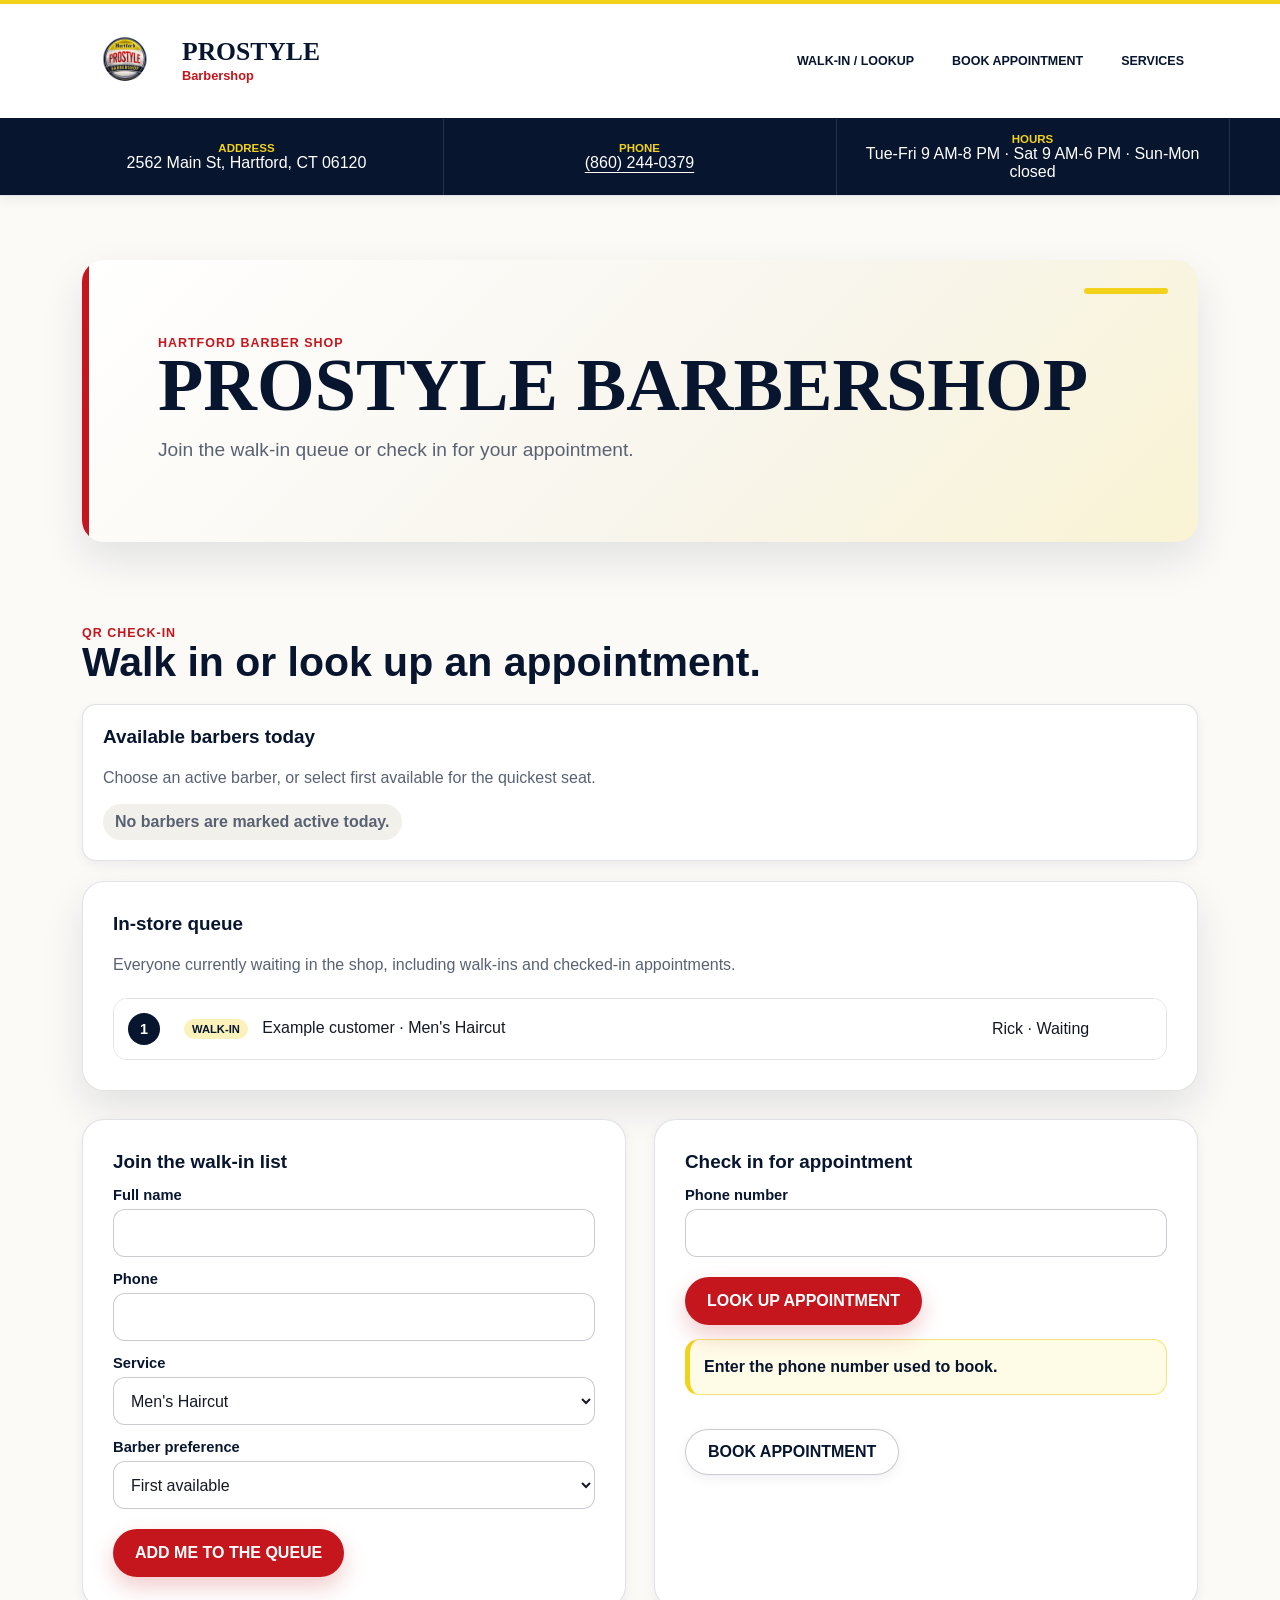
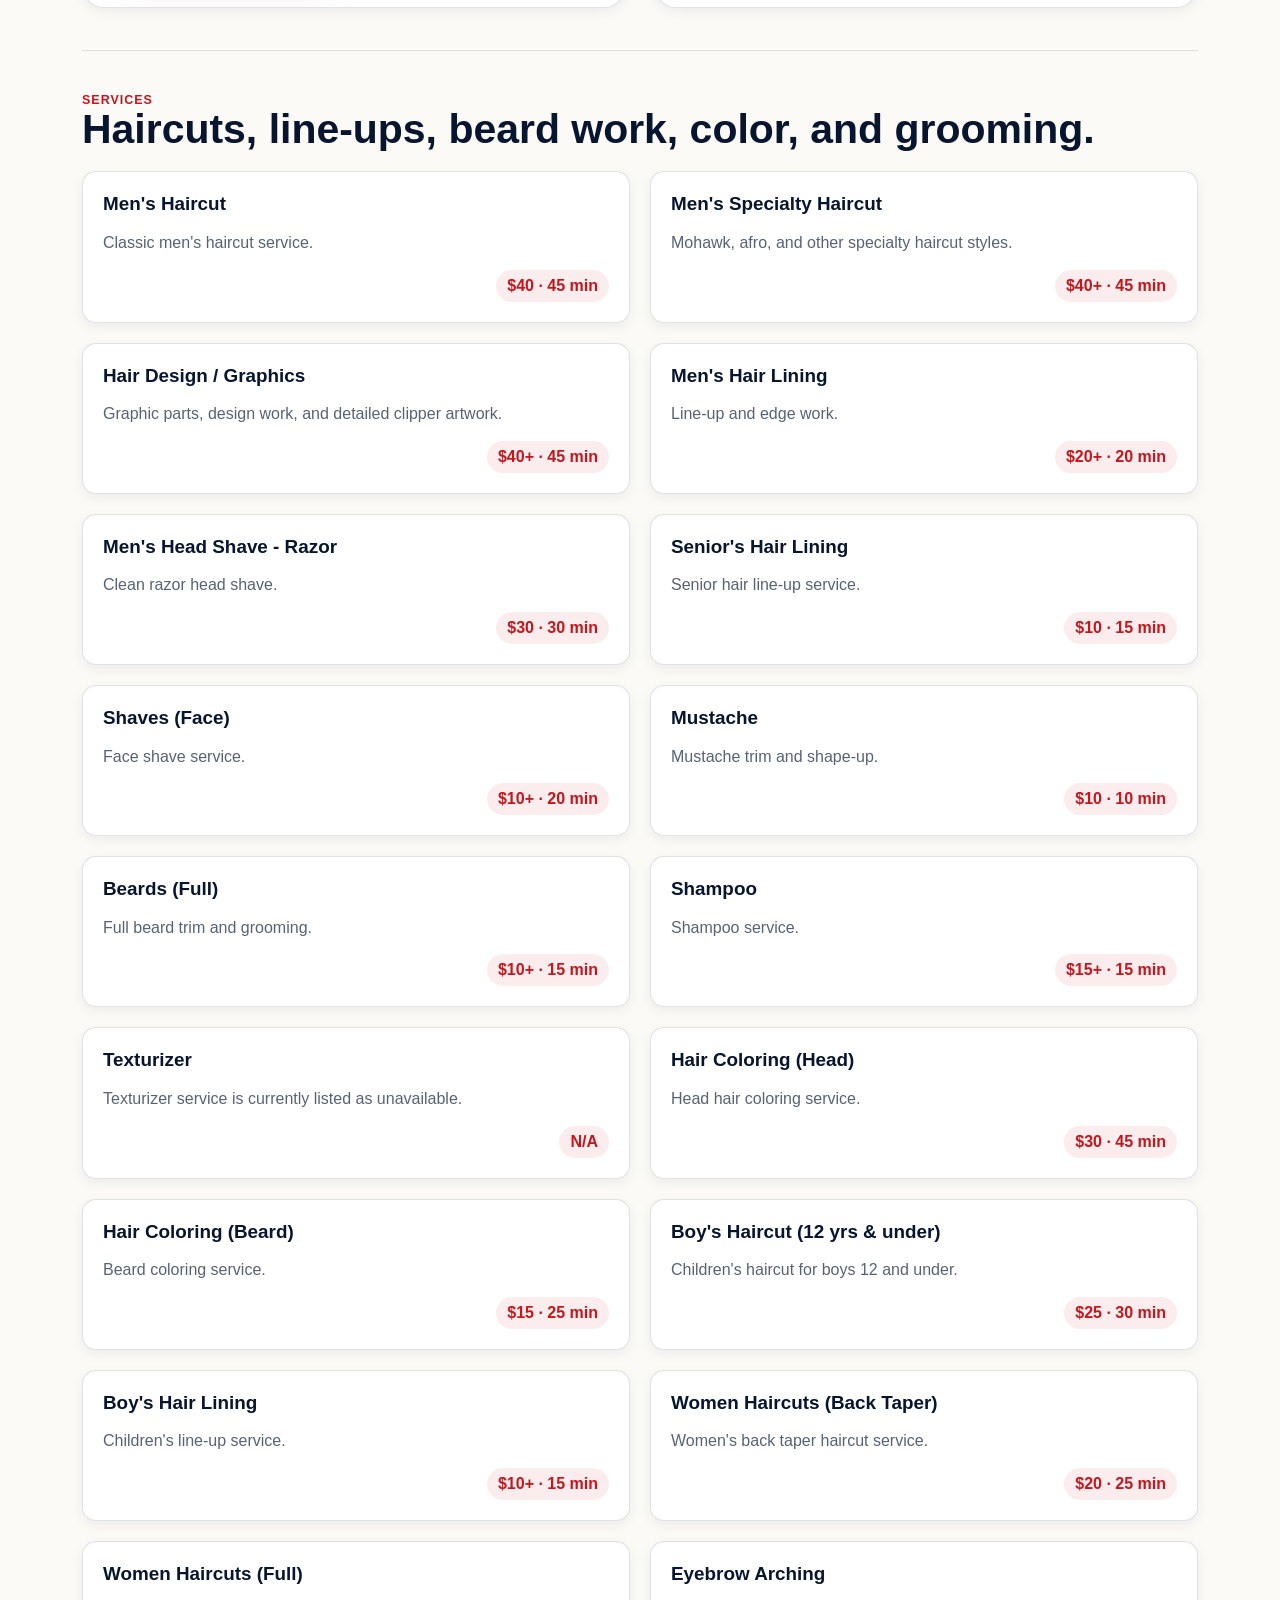
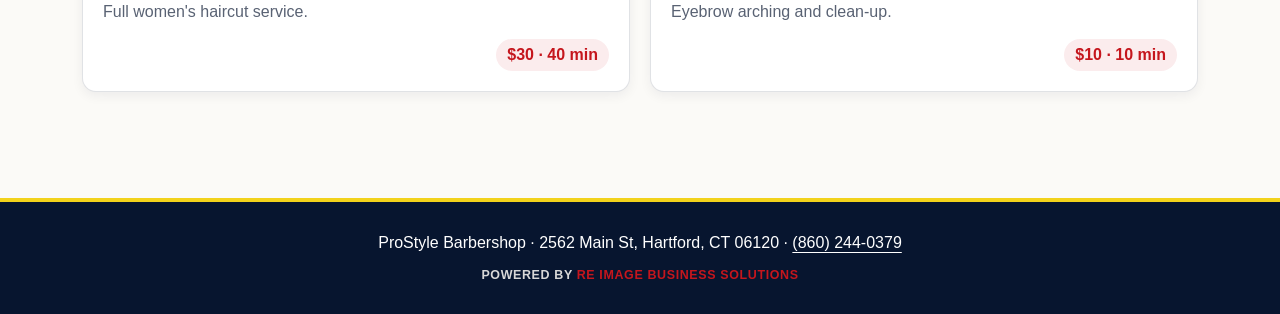
==== commit 51ac0cc4: "Add files via upload" ====
--- a/index.html
+++ b/index.html
@@ -68,6 +68,15 @@
       <section id="checkin" class="section">
         <div class="eyebrow">QR check-in</div>
         <h2>Walk in or look up an appointment.</h2>
+        <section class="available-barbers" aria-live="polite">
+          <div>
+            <h3>Available barbers today</h3>
+            <p>Choose an active barber, or select first available for the quickest seat.</p>
+          </div>
+          <div class="barber-chips" id="available-barbers">
+            <span class="barber-chip">Loading barbers...</span>
+          </div>
+        </section>
         <section class="global-queue" id="queue" aria-live="polite">
           <div>
             <h3>In-store queue</h3>
@@ -233,7 +242,7 @@
     </footer>
 
     <script>
-      const API_BASE = "http://127.0.0.1:8787/api";
+      const API_BASE = window.PROSTYLE_API_BASE || "https://laudable-bass-943.convex.site/api";
       const serviceNames = {
         "mens-haircut": "Men's Haircut",
         "mens-specialty": "Men's Specialty Haircut",
@@ -262,6 +271,7 @@
         "barber-2": "Barber 2",
         "barber-3": "Barber 3"
       };
+      let availableBarbers = [];
       let queue = [{ name: "Example customer", serviceId: "mens-haircut", barberId: "rick", status: "Waiting", type: "Walk-in", enteredAt: Date.now() }];
 
       function id(prefix) {
@@ -291,6 +301,35 @@
         });
         if (!response.ok) throw new Error(`API ${response.status}`);
         return response.json();
+      }
+
+      function todayKey() {
+        return new Date().toISOString().slice(0, 10);
+      }
+
+      function isBarberAvailable(barber, dateKey = todayKey()) {
+        if (!barber || barber.active === false || barber.unavailableMode === "indefinite") return false;
+        if (barber.unavailableMode !== "range") return true;
+        const from = barber.unavailableFrom || "0000-01-01";
+        const to = barber.unavailableTo || "9999-12-31";
+        return !(dateKey >= from && dateKey <= to);
+      }
+
+      function drawAvailableBarbers() {
+        const target = document.querySelector("#available-barbers");
+        if (!availableBarbers.length) {
+          target.innerHTML = `<span class="barber-chip unavailable">No barbers are marked active today.</span>`;
+          return;
+        }
+
+        target.innerHTML = availableBarbers.map((barber) => `<span class="barber-chip">${barber.name}</span>`).join("");
+      }
+
+      function populateWalkinBarbers() {
+        const select = document.querySelector("#walk-barber");
+        const current = select.value;
+        select.innerHTML = `<option value="any">First available</option>${availableBarbers.map((barber) => `<option value="${barber.id}">${barber.name}</option>`).join("")}`;
+        select.value = current === "any" || availableBarbers.some((barber) => barber.id === current) ? current : "any";
       }
 
       function combineQueue(state) {
@@ -305,10 +344,15 @@
 
       async function refreshQueue() {
         try {
-          queue = combineQueue(await api("/state"));
+          const state = await api("/public/state");
+          availableBarbers = (state.barbers || []).filter((barber) => isBarberAvailable(barber));
+          for (const barber of state.barbers || []) barberNames[barber.id] = barber.name;
+          queue = combineQueue(state);
         } catch {
-          // Keep static preview queue when the backend is not running.
+          // Keep the current view if the booking system cannot be reached.
         }
+        drawAvailableBarbers();
+        populateWalkinBarbers();
         drawQueue();
       }
 
@@ -328,8 +372,12 @@
         try {
           await api("/walkins", { method: "POST", body: JSON.stringify(walkin) });
           await refreshQueue();
-        } catch {
-          // Static fallback for opening the page without the admin backend running.
+        } catch (error) {
+          // Static fallback for local file previews if the booking system cannot be reached.
+          if (error.message.includes("409")) {
+            alert("That barber is not available today. Please choose another barber or first available.");
+            return;
+          }
           queue.push({ ...walkin, type: "Walk-in", enteredAt: walkin.createdAt });
           drawQueue();
         }
@@ -353,12 +401,16 @@
           await api(`/appointments/${appointment.id}/checkin`, { method: "PATCH" });
           result.textContent = `${appointment.name}, you are checked in for ${appointment.time}.`;
           await refreshQueue();
-        } catch {
-          result.textContent = "Start the admin backend to search appointments.";
+        } catch (error) {
+          result.textContent = error.message.includes("409")
+            ? "That barber is not available now. Please ask the shop to reschedule your appointment."
+            : "Could not reach the booking system. Please try again in a moment.";
         }
       });
 
       refreshQueue();
+      window.addEventListener("focus", refreshQueue);
+      setInterval(refreshQueue, 15000);
     </script>
   </body>
 </html>
--- a/styles.css
+++ b/styles.css
@@ -461,6 +461,43 @@
   box-shadow: var(--shadow);
 }
 
+.available-barbers {
+  border: 1px solid var(--line);
+  border-radius: var(--radius);
+  background: var(--white);
+  padding: var(--space-4);
+  margin: var(--space-4) 0;
+  box-shadow: var(--shadow-sm);
+}
+
+.available-barbers h3,
+.available-barbers p {
+  margin-bottom: var(--space-2);
+}
+
+.barber-chips {
+  display: flex;
+  flex-wrap: wrap;
+  gap: var(--space-2);
+  margin-top: var(--space-3);
+}
+
+.barber-chip {
+  display: inline-flex;
+  align-items: center;
+  min-height: 36px;
+  border-radius: 999px;
+  background: var(--navy);
+  color: var(--white);
+  padding: 7px 12px;
+  font-weight: 900;
+}
+
+.barber-chip.unavailable {
+  background: var(--gray-100);
+  color: var(--muted);
+}
+
 .global-queue h3,
 .global-queue p {
   margin-bottom: var(--space-2);
